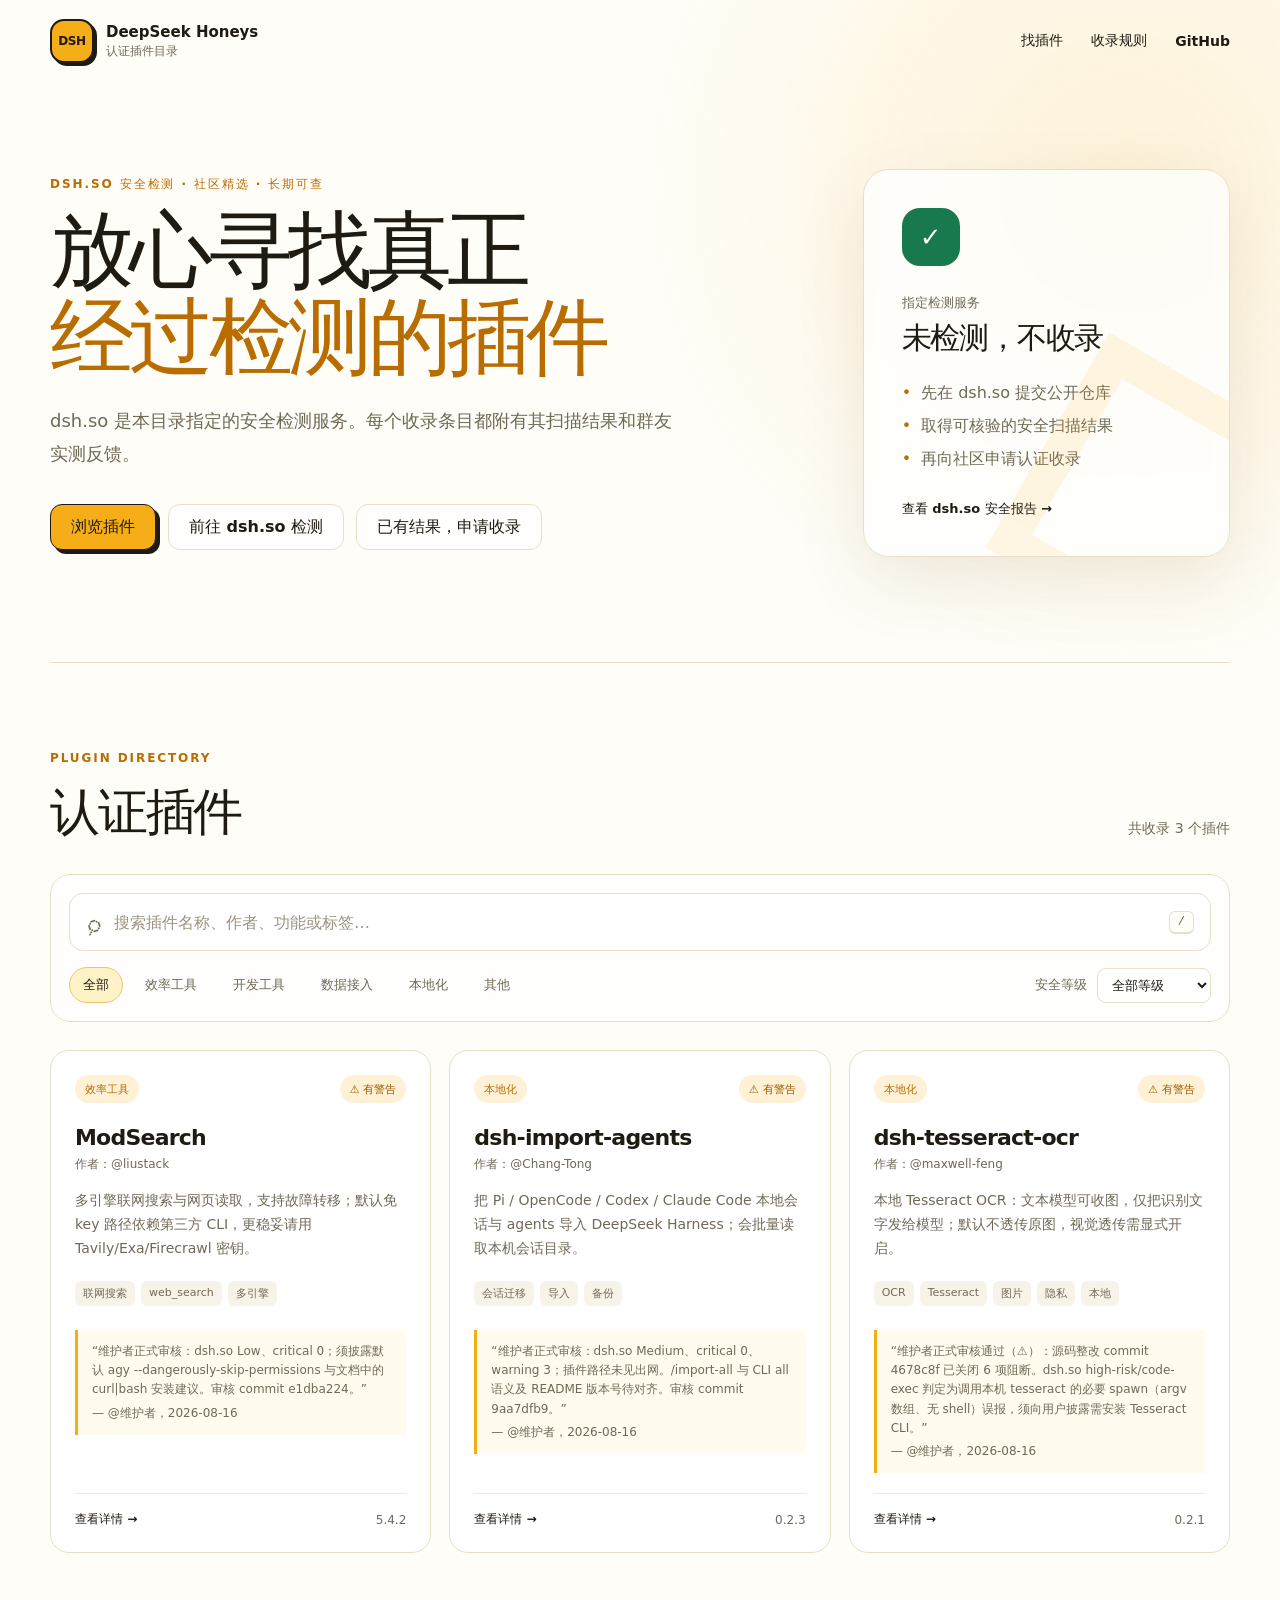
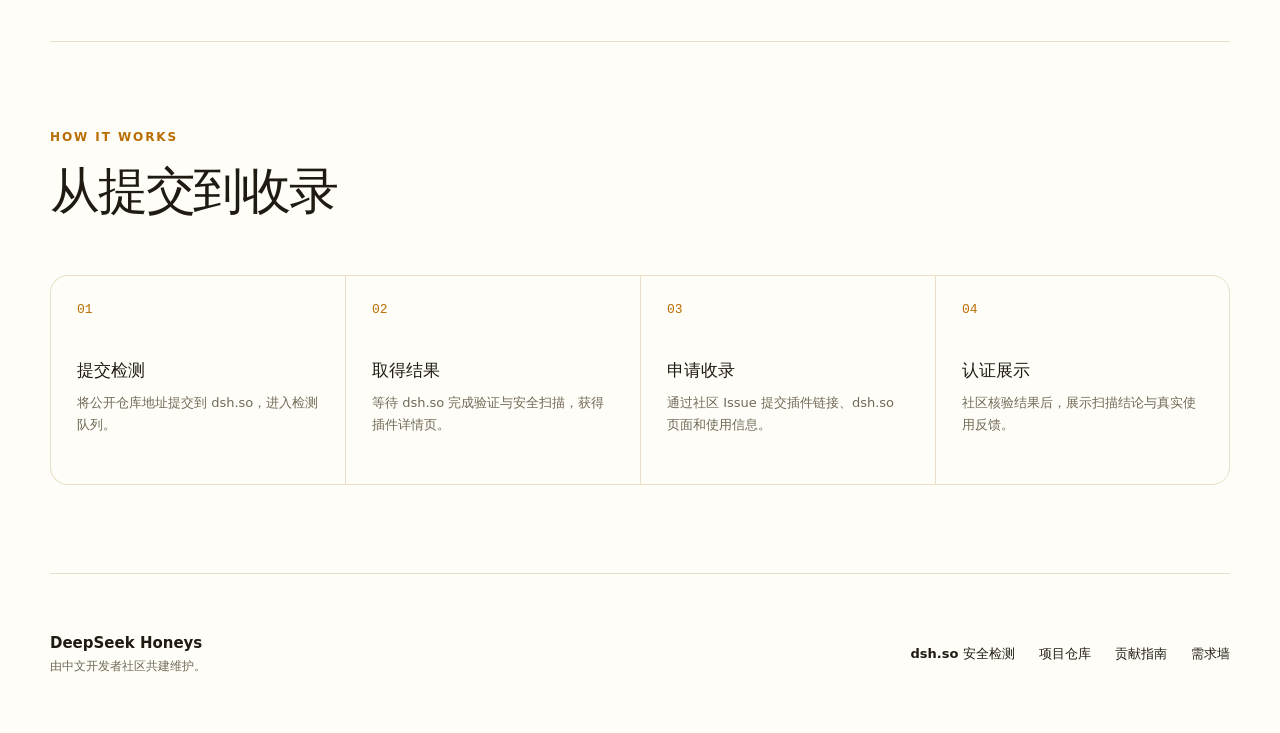
==== index.html @ df07662c "feat: 插件独立详情页，列表不再直跳外链仓库" ====
<!doctype html>
<html lang="zh-CN">
  <head>
    <meta charset="UTF-8" />
    <meta name="viewport" content="width=device-width, initial-scale=1.0" />
    <meta
      name="description"
      content="DeepSeek Honeys 社区维护的认证插件目录：先检测、后收录，每个插件都有安全结论与检测报告。"
    />
    <meta name="theme-color" content="#fff8e7" />
    <title>DeepSeek Honeys 认证插件目录</title>
    <link rel="stylesheet" href="./assets/styles.css" />
    <script type="module" src="./assets/app.js"></script>
  </head>
  <body>
    <header class="site-header">
      <a class="brand" href="./" aria-label="DeepSeek Honeys 插件目录首页">
        <span class="brand-mark" aria-hidden="true">DSH</span>
        <span>
          <strong>DeepSeek Honeys</strong>
          <small>认证插件目录</small>
        </span>
      </a>
      <nav aria-label="主导航">
        <a href="#directory">找插件</a>
        <a href="#how-it-works">收录规则</a>
        <a href="https://github.com/dshoneys/awesome-dshoneys" target="_blank" rel="noreferrer">GitHub</a>
      </nav>
    </header>

    <main>
      <section class="hero">
        <div class="hero-copy">
          <p class="eyebrow">dsh.so 安全检测 · 社区精选 · 长期可查</p>
          <h1>放心寻找真正<br /><span>经过检测的插件</span></h1>
          <p class="hero-description">
            dsh.so 是本目录指定的安全检测服务。每个收录条目都附有其扫描结果和群友实测反馈。
          </p>
          <div class="hero-actions">
            <a class="button button-primary" href="#directory">浏览插件</a>
            <a
              class="button button-secondary"
              href="https://www.dsh.so/zh/submit/"
              target="_blank"
              rel="noreferrer"
            >
              前往 dsh.so 检测
            </a>
            <a
              class="button button-secondary"
              href="https://github.com/dshoneys/awesome-dshoneys/issues/new/choose"
              target="_blank"
              rel="noreferrer"
            >
              已有结果，申请收录
            </a>
          </div>
        </div>

        <aside class="trust-panel" aria-label="目录原则">
          <div class="trust-icon" aria-hidden="true">✓</div>
          <p>指定检测服务</p>
          <h2>未检测，不收录</h2>
          <ul>
            <li>先在 dsh.so 提交公开仓库</li>
            <li>取得可核验的安全扫描结果</li>
            <li>再向社区申请认证收录</li>
          </ul>
          <a href="https://www.dsh.so/zh/security-reports/" target="_blank" rel="noreferrer">
            查看 dsh.so 安全报告 →
          </a>
        </aside>
      </section>

      <section class="directory" id="directory" aria-labelledby="directory-title">
        <div class="section-heading">
          <div>
            <p class="eyebrow">PLUGIN DIRECTORY</p>
            <h2 id="directory-title">认证插件</h2>
          </div>
          <p id="result-count" class="result-count" aria-live="polite">正在载入目录…</p>
        </div>

        <div class="search-panel">
          <label class="search-box" for="search-input">
            <span aria-hidden="true">⌕</span>
            <input
              id="search-input"
              type="search"
              autocomplete="off"
              placeholder="搜索插件名称、作者、功能或标签…"
            />
            <kbd>/</kbd>
          </label>
          <div class="filter-row">
            <div class="filter-group" aria-label="按分类筛选">
              <button class="filter-chip is-active" type="button" data-category="all">全部</button>
              <button class="filter-chip" type="button" data-category="productivity">效率工具</button>
              <button class="filter-chip" type="button" data-category="development">开发工具</button>
              <button class="filter-chip" type="button" data-category="data">数据接入</button>
              <button class="filter-chip" type="button" data-category="local">本地化</button>
              <button class="filter-chip" type="button" data-category="other">其他</button>
            </div>
            <label class="status-filter">
              <span>安全等级</span>
              <select id="status-select">
                <option value="all">全部等级</option>
                <option value="passed">✅ 通过</option>
                <option value="warning">⚠️ 警告</option>
              </select>
            </label>
          </div>
        </div>

        <div id="plugin-grid" class="plugin-grid" aria-live="polite"></div>

        <div id="empty-state" class="empty-state" hidden>
          <span aria-hidden="true">⌕</span>
          <h3 id="empty-title">没有找到匹配的插件</h3>
          <p id="empty-description">换个关键词或筛选条件试试。</p>
          <button id="clear-filters" class="button button-secondary" type="button">清除筛选</button>
        </div>
      </section>

      <section class="how-it-works" id="how-it-works" aria-labelledby="process-title">
        <div class="section-heading">
          <div>
            <p class="eyebrow">HOW IT WORKS</p>
            <h2 id="process-title">从提交到收录</h2>
          </div>
        </div>
        <ol class="steps">
          <li><span>01</span><strong>提交检测</strong><p>将公开仓库地址提交到 dsh.so，进入检测队列。</p></li>
          <li><span>02</span><strong>取得结果</strong><p>等待 dsh.so 完成验证与安全扫描，获得插件详情页。</p></li>
          <li><span>03</span><strong>申请收录</strong><p>通过社区 Issue 提交插件链接、dsh.so 页面和使用信息。</p></li>
          <li><span>04</span><strong>认证展示</strong><p>社区核验结果后，展示扫描结论与真实使用反馈。</p></li>
        </ol>
      </section>
    </main>

    <footer>
      <div>
        <strong>DeepSeek Honeys</strong>
        <p>由中文开发者社区共建维护。</p>
      </div>
      <div class="footer-links">
        <a href="https://www.dsh.so/zh/submit/">dsh.so 安全检测</a>
        <a href="https://github.com/dshoneys/awesome-dshoneys">项目仓库</a>
        <a href="https://github.com/dshoneys/awesome-dshoneys/blob/main/CONTRIBUTING.md">贡献指南</a>
        <a href="https://github.com/dshoneys/awesome-dshoneys/issues">需求墙</a>
      </div>
    </footer>
  </body>
</html>
---- assets/styles.css ----
:root {
  --ink: #201b12;
  --muted: #716957;
  --paper: #fffdf7;
  --paper-deep: #fff6da;
  --honey: #f5ad18;
  --honey-dark: #b96d00;
  --line: #e9dfc8;
  --green: #18794e;
  --green-soft: #e8f5ed;
  --orange-soft: #fff1d6;
  --shadow: 0 24px 70px rgba(90, 60, 10, 0.1);
  font-family:
    Inter, "PingFang SC", "Microsoft YaHei", system-ui, -apple-system, BlinkMacSystemFont, "Segoe UI",
    sans-serif;
  color: var(--ink);
  background: var(--paper);
  font-synthesis: none;
}

* {
  box-sizing: border-box;
}

html {
  scroll-behavior: smooth;
}

body {
  margin: 0;
  min-width: 320px;
  background:
    radial-gradient(circle at 88% 8%, rgba(245, 173, 24, 0.14), transparent 30rem),
    var(--paper);
}

a {
  color: inherit;
  text-decoration: none;
}

button,
input,
select {
  font: inherit;
}

button,
a {
  -webkit-tap-highlight-color: transparent;
}

.site-header,
main,
footer {
  width: min(1180px, calc(100% - 40px));
  margin-inline: auto;
}

.site-header {
  min-height: 82px;
  display: flex;
  align-items: center;
  justify-content: space-between;
  gap: 24px;
}

.brand {
  display: inline-flex;
  align-items: center;
  gap: 12px;
}

.brand-mark {
  width: 44px;
  height: 44px;
  display: grid;
  place-items: center;
  border: 2px solid var(--ink);
  border-radius: 14px;
  background: var(--honey);
  font-size: 12px;
  font-weight: 900;
  letter-spacing: -0.03em;
  box-shadow: 3px 3px 0 var(--ink);
}

.brand strong,
.brand small {
  display: block;
}

.brand strong {
  font-size: 15px;
}

.brand small {
  margin-top: 2px;
  color: var(--muted);
  font-size: 12px;
}

nav {
  display: flex;
  align-items: center;
  gap: 28px;
  font-size: 14px;
  font-weight: 650;
}

nav a {
  padding-block: 10px;
}

nav a:hover,
.footer-links a:hover {
  color: var(--honey-dark);
}

.hero {
  min-height: 580px;
  display: grid;
  grid-template-columns: minmax(0, 1.45fr) minmax(320px, 0.75fr);
  align-items: center;
  gap: clamp(48px, 8vw, 110px);
  padding: 76px 0 94px;
}

.eyebrow {
  margin: 0 0 14px;
  color: var(--honey-dark);
  font-size: 12px;
  font-weight: 800;
  letter-spacing: 0.16em;
  text-transform: uppercase;
}

h1,
h2,
h3,
p {
  margin-top: 0;
}

h1 {
  max-width: 720px;
  margin-bottom: 24px;
  font-size: clamp(48px, 7vw, 84px);
  line-height: 1.04;
  letter-spacing: -0.055em;
}

h1 span {
  color: var(--honey-dark);
}

.hero-description {
  max-width: 640px;
  margin-bottom: 34px;
  color: var(--muted);
  font-size: 18px;
  line-height: 1.8;
}

.hero-actions {
  display: flex;
  flex-wrap: wrap;
  gap: 12px;
}

.button {
  min-height: 46px;
  display: inline-flex;
  align-items: center;
  justify-content: center;
  padding: 0 20px;
  border: 1px solid transparent;
  border-radius: 12px;
  cursor: pointer;
  font-weight: 750;
  transition:
    transform 160ms ease,
    box-shadow 160ms ease,
    background 160ms ease;
}

.button:hover {
  transform: translateY(-2px);
}

.button-primary {
  border-color: var(--ink);
  color: var(--ink);
  background: var(--honey);
  box-shadow: 4px 4px 0 var(--ink);
}

.button-primary:hover {
  box-shadow: 6px 6px 0 var(--ink);
}

.button-secondary {
  border-color: var(--line);
  background: rgba(255, 255, 255, 0.8);
}

.button-secondary:hover {
  border-color: #cfb87f;
  background: #fff;
}

.trust-panel {
  position: relative;
  padding: 38px;
  overflow: hidden;
  border: 1px solid var(--line);
  border-radius: 26px;
  background: rgba(255, 255, 255, 0.75);
  box-shadow: var(--shadow);
  backdrop-filter: blur(10px);
}

.trust-panel::after {
  content: "";
  position: absolute;
  right: -50px;
  bottom: -70px;
  width: 180px;
  height: 180px;
  border: 34px solid rgba(245, 173, 24, 0.11);
  transform: rotate(30deg);
}

.trust-icon {
  width: 58px;
  height: 58px;
  display: grid;
  place-items: center;
  margin-bottom: 28px;
  border-radius: 18px;
  color: #fff;
  background: var(--green);
  font-size: 26px;
  font-weight: 800;
}

.trust-panel > p {
  margin-bottom: 6px;
  color: var(--muted);
  font-size: 13px;
}

.trust-panel h2 {
  margin-bottom: 24px;
  font-size: 30px;
  letter-spacing: -0.04em;
}

.trust-panel ul {
  margin: 0 0 28px;
  padding: 0;
  list-style: none;
  color: var(--muted);
}

.trust-panel li {
  margin-bottom: 12px;
}

.trust-panel li::before {
  content: "•";
  margin-right: 10px;
  color: var(--honey-dark);
}

.trust-panel a {
  position: relative;
  z-index: 1;
  font-size: 13px;
  font-weight: 750;
}

.directory,
.how-it-works {
  padding: 88px 0;
  border-top: 1px solid var(--line);
}

.section-heading {
  display: flex;
  align-items: end;
  justify-content: space-between;
  gap: 24px;
  margin-bottom: 28px;
}

.section-heading h2 {
  margin-bottom: 0;
  font-size: clamp(34px, 5vw, 50px);
  letter-spacing: -0.045em;
}

.result-count {
  margin-bottom: 8px;
  color: var(--muted);
  font-size: 14px;
}

.search-panel {
  padding: 18px;
  border: 1px solid var(--line);
  border-radius: 20px;
  background: rgba(255, 255, 255, 0.72);
}

.search-box {
  height: 58px;
  display: flex;
  align-items: center;
  gap: 12px;
  padding: 0 16px;
  border: 1px solid var(--line);
  border-radius: 14px;
  background: #fff;
}

.search-box:focus-within {
  border-color: var(--honey-dark);
  box-shadow: 0 0 0 3px rgba(245, 173, 24, 0.17);
}

.search-box > span {
  color: var(--muted);
  font-size: 27px;
  line-height: 1;
  transform: rotate(-18deg);
}

.search-box input {
  min-width: 0;
  flex: 1;
  border: 0;
  outline: 0;
  color: var(--ink);
  background: transparent;
  font-size: 16px;
}

.search-box input::placeholder {
  color: #9c9380;
}

kbd {
  padding: 3px 8px;
  border: 1px solid var(--line);
  border-bottom-width: 2px;
  border-radius: 6px;
  color: var(--muted);
  background: var(--paper);
  font-size: 12px;
}

.filter-row {
  display: flex;
  align-items: center;
  justify-content: space-between;
  gap: 18px;
  padding-top: 16px;
}

.filter-group {
  display: flex;
  flex-wrap: wrap;
  gap: 8px;
}

.filter-chip {
  padding: 8px 13px;
  border: 1px solid transparent;
  border-radius: 999px;
  color: var(--muted);
  background: transparent;
  cursor: pointer;
  font-size: 13px;
}

.filter-chip:hover {
  color: var(--ink);
  background: var(--paper-deep);
}

.filter-chip.is-active {
  border-color: #e8c66f;
  color: var(--ink);
  background: #fff2c7;
  font-weight: 750;
}

.status-filter {
  display: flex;
  align-items: center;
  gap: 10px;
  color: var(--muted);
  font-size: 13px;
  white-space: nowrap;
}

.status-filter select {
  padding: 8px 30px 8px 10px;
  border: 1px solid var(--line);
  border-radius: 9px;
  color: var(--ink);
  background: #fff;
}

.plugin-grid {
  display: grid;
  grid-template-columns: repeat(3, minmax(0, 1fr));
  gap: 18px;
  margin-top: 28px;
}

.plugin-card {
  min-width: 0;
  display: flex;
  flex-direction: column;
  padding: 24px;
  border: 1px solid var(--line);
  border-radius: 19px;
  background: #fff;
  cursor: pointer;
  transition:
    transform 180ms ease,
    border-color 180ms ease,
    box-shadow 180ms ease;
}

.plugin-card:hover,
.plugin-card:focus-visible {
  border-color: #d6bd7d;
  transform: translateY(-4px);
  box-shadow: 0 18px 45px rgba(90, 60, 10, 0.1);
  outline: none;
}

.plugin-card h3 a:hover {
  color: var(--honey-dark);
}

.card-top,
.card-footer {
  display: flex;
  align-items: center;
  justify-content: space-between;
  gap: 12px;
}

.category-label,
.security-badge {
  display: inline-flex;
  align-items: center;
  min-height: 28px;
  padding: 0 10px;
  border-radius: 999px;
  font-size: 11px;
  font-weight: 750;
}

.category-label {
  color: var(--honey-dark);
  background: var(--orange-soft);
}

.security-badge.passed {
  color: var(--green);
  background: var(--green-soft);
}

.security-badge.warning {
  color: #995c00;
  background: var(--orange-soft);
}

.plugin-card h3 {
  margin: 22px 0 6px;
  font-size: 22px;
  letter-spacing: -0.035em;
}

.author {
  margin-bottom: 16px;
  color: var(--muted);
  font-size: 12px;
}

.description {
  min-height: 72px;
  margin-bottom: 20px;
  color: var(--muted);
  font-size: 14px;
  line-height: 1.7;
}

.tags {
  display: flex;
  flex-wrap: wrap;
  gap: 6px;
  margin-bottom: 24px;
}

.tag {
  padding: 5px 8px;
  border-radius: 6px;
  color: #746a56;
  background: #f7f3e9;
  font-size: 11px;
}

.feedback {
  margin: 0 0 20px;
  padding: 12px 14px;
  border-left: 3px solid var(--honey);
  color: var(--muted);
  background: #fffbef;
  font-size: 12px;
  line-height: 1.6;
}

.feedback cite {
  display: block;
  margin-top: 4px;
  font-style: normal;
}

.card-footer {
  margin-top: auto;
  padding-top: 17px;
  border-top: 1px solid #f0eadc;
  font-size: 12px;
}

.card-footer a {
  font-weight: 750;
}

.card-footer a:hover {
  color: var(--honey-dark);
}

.card-links {
  min-width: 0;
}

.card-footer .version {
  color: var(--muted);
  white-space: nowrap;
}

.empty-state {
  margin-top: 28px;
  padding: 70px 24px;
  border: 1px dashed #d9c79a;
  border-radius: 20px;
  text-align: center;
  background: rgba(255, 249, 230, 0.5);
}

.empty-state > span {
  display: block;
  margin-bottom: 12px;
  color: var(--honey-dark);
  font-size: 42px;
  transform: rotate(-18deg);
}

.empty-state h3 {
  margin-bottom: 8px;
  font-size: 22px;
}

.empty-state p {
  margin-bottom: 20px;
  color: var(--muted);
}

.steps {
  display: grid;
  grid-template-columns: repeat(4, 1fr);
  margin: 50px 0 0;
  padding: 0;
  list-style: none;
  counter-reset: steps;
}

.steps li {
  min-height: 210px;
  padding: 26px;
  border: 1px solid var(--line);
  border-right: 0;
}

.steps li:first-child {
  border-radius: 18px 0 0 18px;
}

.steps li:last-child {
  border-right: 1px solid var(--line);
  border-radius: 0 18px 18px 0;
}

.steps span {
  display: block;
  margin-bottom: 42px;
  color: var(--honey-dark);
  font-family: ui-monospace, SFMono-Regular, Menlo, Consolas, monospace;
  font-size: 13px;
}

.steps strong {
  display: block;
  margin-bottom: 10px;
  font-size: 17px;
}

.steps p {
  margin: 0;
  color: var(--muted);
  font-size: 13px;
  line-height: 1.7;
}

footer {
  min-height: 160px;
  display: flex;
  align-items: center;
  justify-content: space-between;
  gap: 32px;
  border-top: 1px solid var(--line);
}

footer strong {
  font-size: 15px;
}

footer p {
  margin: 6px 0 0;
  color: var(--muted);
  font-size: 12px;
}

.footer-links {
  display: flex;
  flex-wrap: wrap;
  gap: 24px;
  font-size: 13px;
  font-weight: 650;
}

@media (max-width: 900px) {
  .hero {
    grid-template-columns: 1fr;
    gap: 56px;
    padding-top: 58px;
  }

  .trust-panel {
    max-width: 600px;
  }

  .plugin-grid {
    grid-template-columns: repeat(2, minmax(0, 1fr));
  }

  .steps {
    grid-template-columns: repeat(2, 1fr);
  }

  .steps li {
    border-right: 1px solid var(--line);
    border-radius: 0;
  }

  .steps li:first-child {
    border-radius: 18px 0 0;
  }

  .steps li:nth-child(2) {
    border-radius: 0 18px 0 0;
  }

  .steps li:nth-child(3) {
    border-top: 0;
    border-radius: 0 0 0 18px;
  }

  .steps li:last-child {
    border-top: 0;
    border-radius: 0 0 18px;
  }
}

@media (max-width: 640px) {
  .site-header,
  main,
  footer {
    width: min(100% - 28px, 1180px);
  }

  .site-header {
    min-height: 72px;
  }

  nav a:not(:last-child) {
    display: none;
  }

  h1 {
    font-size: clamp(43px, 14vw, 62px);
  }

  .hero {
    min-height: auto;
    padding: 54px 0 72px;
  }

  .hero-description {
    font-size: 16px;
  }

  .trust-panel {
    padding: 28px;
  }

  .directory,
  .how-it-works {
    padding: 68px 0;
  }

  .section-heading,
  .filter-row,
  footer {
    align-items: flex-start;
    flex-direction: column;
  }

  .result-count {
    margin: 0;
  }

  .status-filter {
    width: 100%;
    justify-content: space-between;
  }

  .plugin-grid,
  .steps {
    grid-template-columns: 1fr;
  }

  .steps li,
  .steps li:first-child,
  .steps li:nth-child(2),
  .steps li:nth-child(3),
  .steps li:last-child {
    min-height: 0;
    border: 1px solid var(--line);
    border-bottom: 0;
    border-radius: 0;
  }

  .steps li:first-child {
    border-radius: 18px 18px 0 0;
  }

  .steps li:last-child {
    border-bottom: 1px solid var(--line);
    border-radius: 0 0 18px 18px;
  }

  .steps span {
    margin-bottom: 24px;
  }

  footer {
    justify-content: center;
    padding: 38px 0;
  }
}

@media (prefers-reduced-motion: reduce) {
  html {
    scroll-behavior: auto;
  }

  *,
  *::before,
  *::after {
    transition-duration: 0.01ms !important;
  }
}

.plugin-page {
  padding: 28px 0 88px;
}

.breadcrumb {
  margin: 0 0 22px;
  color: var(--muted);
  font-size: 13px;
}

.breadcrumb a:hover {
  color: var(--honey-dark);
}

.plugin-detail {
  max-width: 820px;
}

.detail-badges {
  justify-content: flex-start;
  margin-bottom: 18px;
}

.plugin-detail h1 {
  margin-bottom: 12px;
  font-size: clamp(36px, 6vw, 58px);
}

.plugin-meta {
  margin-bottom: 18px;
  color: var(--muted);
  font-size: 14px;
}

.detail-lead {
  margin-bottom: 36px;
  font-size: 17px;
}

.detail-section {
  padding: 28px 0;
  border-top: 1px solid var(--line);
}

.detail-section h2 {
  margin-bottom: 14px;
  font-size: 24px;
  letter-spacing: -0.03em;
}

.detail-copy,
.detail-copy p {
  color: var(--muted);
  font-size: 15px;
  line-height: 1.8;
}

.detail-copy p {
  margin: 0 0 14px;
}

.detail-copy p:last-child {
  margin-bottom: 0;
}

.install-commands {
  display: grid;
  gap: 12px;
  margin: 18px 0;
}

.command-row {
  display: grid;
  grid-template-columns: minmax(0, 1fr) auto;
  gap: 10px;
  align-items: stretch;
}

.command-row pre {
  margin: 0;
  overflow-x: auto;
  padding: 14px 16px;
  border: 1px solid var(--line);
  border-radius: 12px;
  background: #fff;
  font-family: ui-monospace, SFMono-Regular, Menlo, Consolas, monospace;
  font-size: 13px;
  line-height: 1.55;
}

.command-row code {
  white-space: pre;
}

.copy-button {
  min-width: 72px;
  padding-inline: 14px;
}

.install-notes ul {
  margin: 0;
  padding-left: 1.15rem;
  color: var(--muted);
  font-size: 14px;
  line-height: 1.75;
}

.install-notes li + li {
  margin-top: 8px;
}

.detail-feedback {
  margin: 0;
}

@media (max-width: 640px) {
  .command-row {
    grid-template-columns: 1fr;
  }

  .copy-button {
    width: 100%;
  }
}
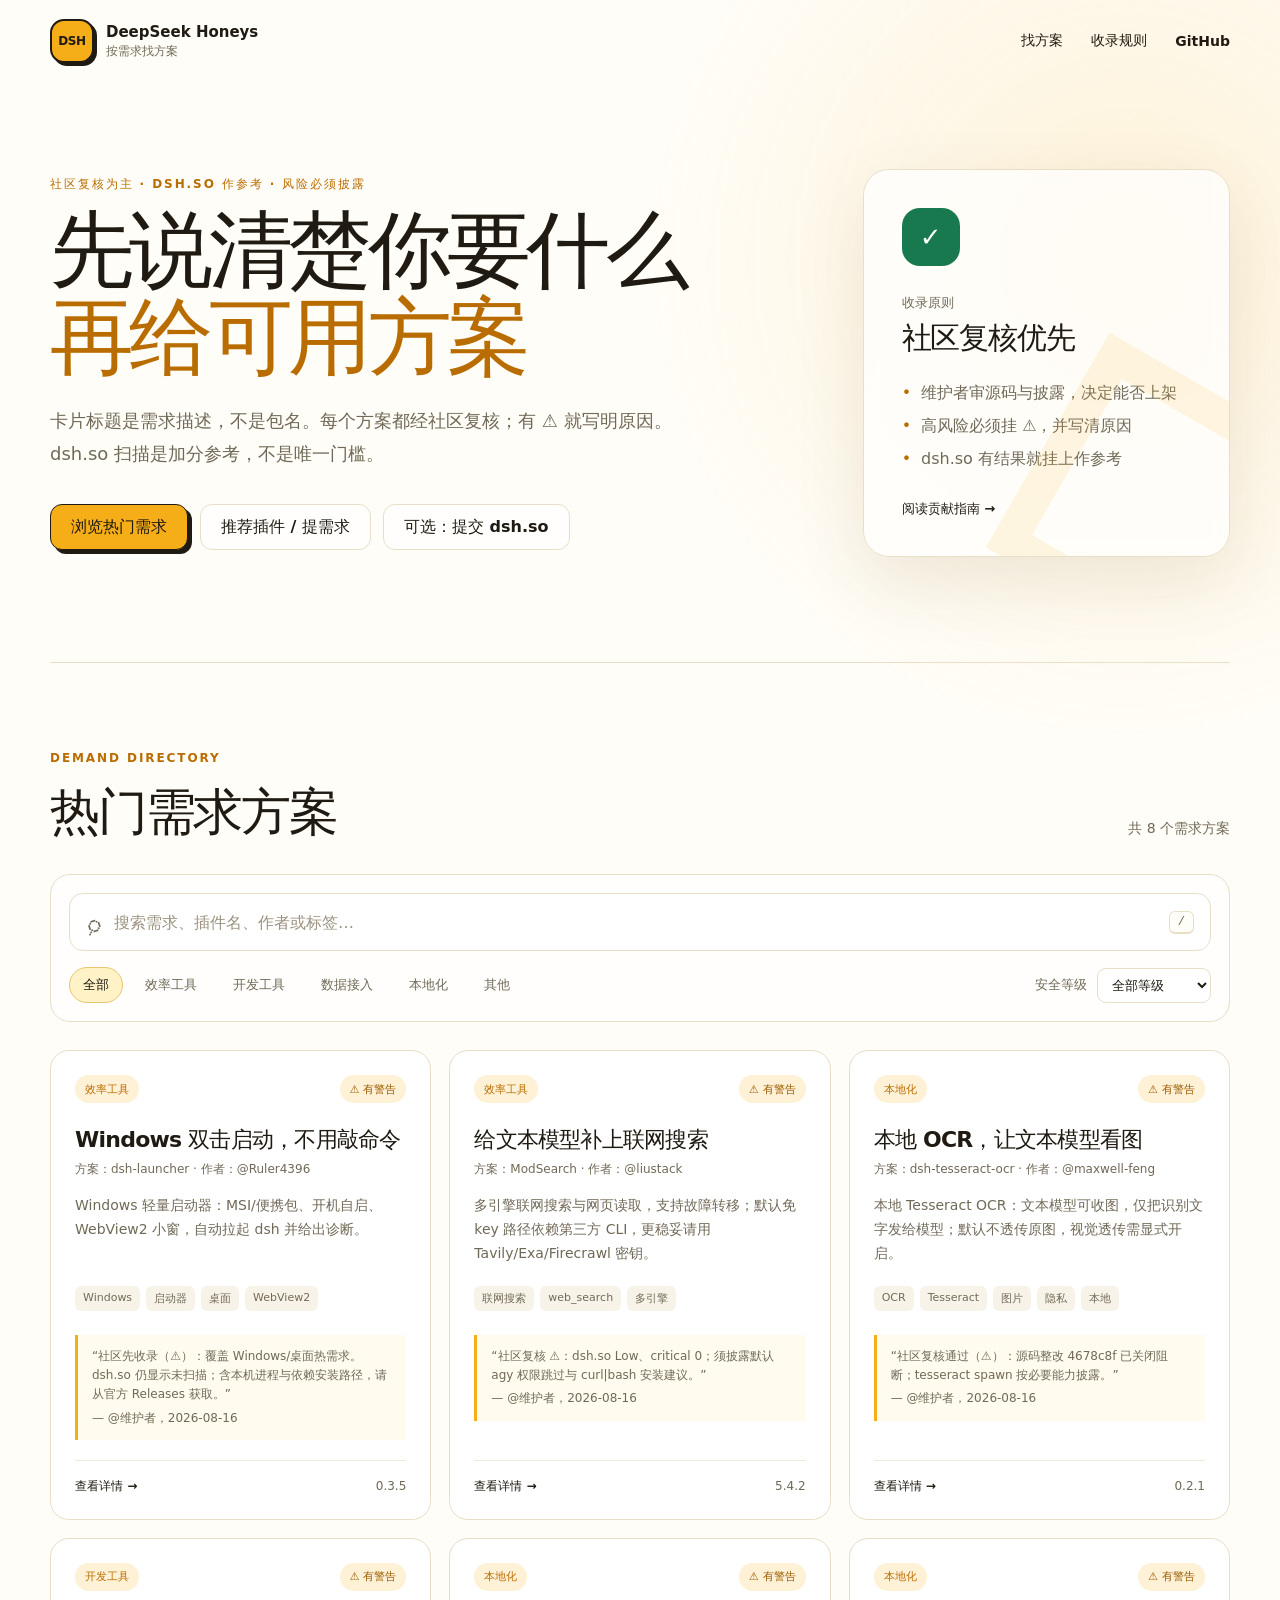
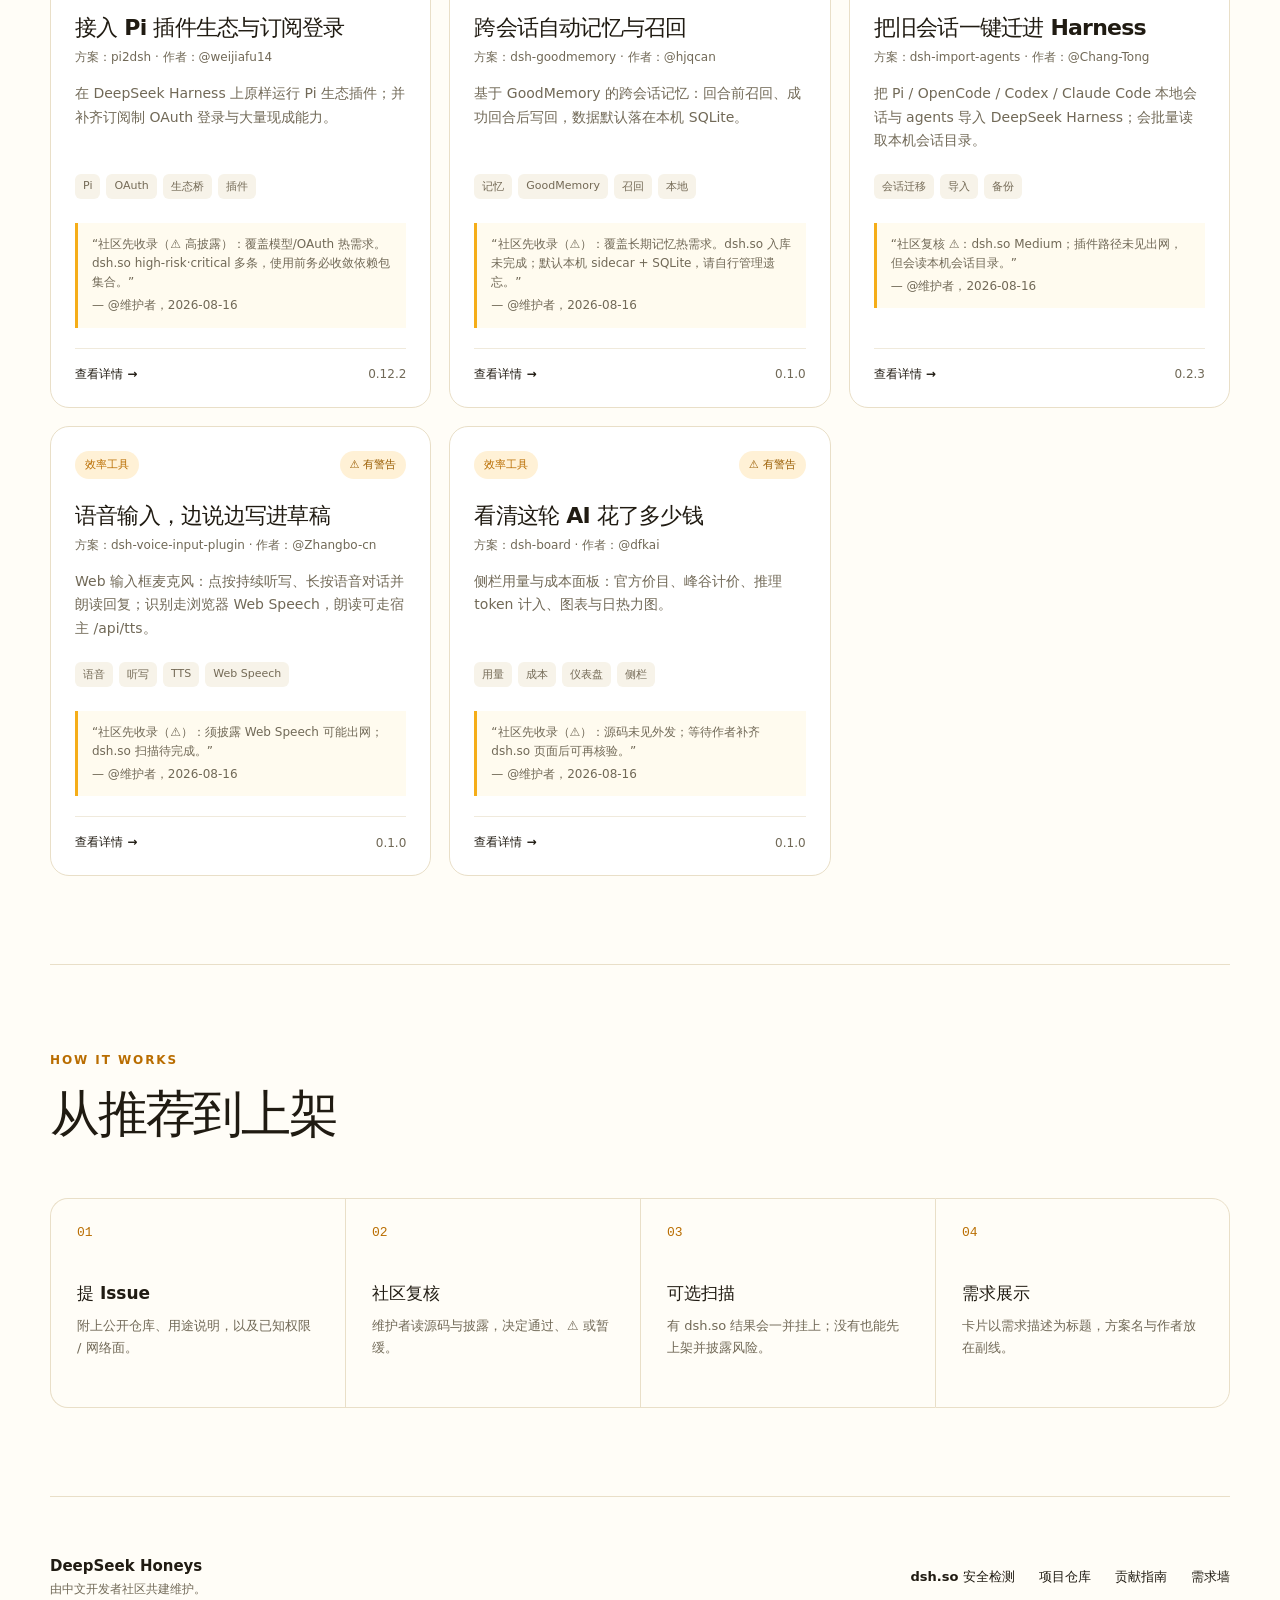
==== commit a7ca1dcb: "feat: 热门需求方案上架，卡片标题改为需求描述" ====
--- a/index.html
+++ b/index.html
@@ -5,10 +5,10 @@
     <meta name="viewport" content="width=device-width, initial-scale=1.0" />
     <meta
       name="description"
-      content="DeepSeek Honeys 社区维护的认证插件目录：先检测、后收录，每个插件都有安全结论与检测报告。"
+      content="DeepSeek Honeys 社区维护的插件目录：按热门需求找方案，社区复核为主，dsh.so 为参考信号。"
     />
     <meta name="theme-color" content="#fff8e7" />
-    <title>DeepSeek Honeys 认证插件目录</title>
+    <title>DeepSeek Honeys 插件目录</title>
     <link rel="stylesheet" href="./assets/styles.css" />
     <script type="module" src="./assets/app.js"></script>
   </head>
@@ -18,11 +18,11 @@
         <span class="brand-mark" aria-hidden="true">DSH</span>
         <span>
           <strong>DeepSeek Honeys</strong>
-          <small>认证插件目录</small>
+          <small>按需求找方案</small>
         </span>
       </a>
       <nav aria-label="主导航">
-        <a href="#directory">找插件</a>
+        <a href="#directory">找方案</a>
         <a href="#how-it-works">收录规则</a>
         <a href="https://github.com/dshoneys/awesome-dshoneys" target="_blank" rel="noreferrer">GitHub</a>
       </nav>
@@ -31,43 +31,43 @@
     <main>
       <section class="hero">
         <div class="hero-copy">
-          <p class="eyebrow">dsh.so 安全检测 · 社区精选 · 长期可查</p>
-          <h1>放心寻找真正<br /><span>经过检测的插件</span></h1>
+          <p class="eyebrow">社区复核为主 · dsh.so 作参考 · 风险必须披露</p>
+          <h1>先说清楚你要什么<br /><span>再给可用方案</span></h1>
           <p class="hero-description">
-            dsh.so 是本目录指定的安全检测服务。每个收录条目都附有其扫描结果和群友实测反馈。
+            卡片标题是需求描述，不是包名。每个方案都经社区复核；有 ⚠️ 就写明原因。dsh.so 扫描是加分参考，不是唯一门槛。
           </p>
           <div class="hero-actions">
-            <a class="button button-primary" href="#directory">浏览插件</a>
+            <a class="button button-primary" href="#directory">浏览热门需求</a>
+            <a
+              class="button button-secondary"
+              href="https://github.com/dshoneys/awesome-dshoneys/issues/new/choose"
+              target="_blank"
+              rel="noreferrer"
+            >
+              推荐插件 / 提需求
+            </a>
             <a
               class="button button-secondary"
               href="https://www.dsh.so/zh/submit/"
               target="_blank"
               rel="noreferrer"
             >
-              前往 dsh.so 检测
-            </a>
-            <a
-              class="button button-secondary"
-              href="https://github.com/dshoneys/awesome-dshoneys/issues/new/choose"
-              target="_blank"
-              rel="noreferrer"
-            >
-              已有结果，申请收录
+              可选：提交 dsh.so
             </a>
           </div>
         </div>
 
         <aside class="trust-panel" aria-label="目录原则">
           <div class="trust-icon" aria-hidden="true">✓</div>
-          <p>指定检测服务</p>
-          <h2>未检测，不收录</h2>
+          <p>收录原则</p>
+          <h2>社区复核优先</h2>
           <ul>
-            <li>先在 dsh.so 提交公开仓库</li>
-            <li>取得可核验的安全扫描结果</li>
-            <li>再向社区申请认证收录</li>
+            <li>维护者审源码与披露，决定能否上架</li>
+            <li>高风险必须挂 ⚠️，并写清原因</li>
+            <li>dsh.so 有结果就挂上作参考</li>
           </ul>
-          <a href="https://www.dsh.so/zh/security-reports/" target="_blank" rel="noreferrer">
-            查看 dsh.so 安全报告 →
+          <a href="https://github.com/dshoneys/awesome-dshoneys/blob/main/CONTRIBUTING.md" target="_blank" rel="noreferrer">
+            阅读贡献指南 →
           </a>
         </aside>
       </section>
@@ -75,8 +75,8 @@
       <section class="directory" id="directory" aria-labelledby="directory-title">
         <div class="section-heading">
           <div>
-            <p class="eyebrow">PLUGIN DIRECTORY</p>
-            <h2 id="directory-title">认证插件</h2>
+            <p class="eyebrow">DEMAND DIRECTORY</p>
+            <h2 id="directory-title">热门需求方案</h2>
           </div>
           <p id="result-count" class="result-count" aria-live="polite">正在载入目录…</p>
         </div>
@@ -88,7 +88,7 @@
               id="search-input"
               type="search"
               autocomplete="off"
-              placeholder="搜索插件名称、作者、功能或标签…"
+              placeholder="搜索需求、插件名、作者或标签…"
             />
             <kbd>/</kbd>
           </label>
@@ -126,14 +126,14 @@
         <div class="section-heading">
           <div>
             <p class="eyebrow">HOW IT WORKS</p>
-            <h2 id="process-title">从提交到收录</h2>
+            <h2 id="process-title">从推荐到上架</h2>
           </div>
         </div>
         <ol class="steps">
-          <li><span>01</span><strong>提交检测</strong><p>将公开仓库地址提交到 dsh.so，进入检测队列。</p></li>
-          <li><span>02</span><strong>取得结果</strong><p>等待 dsh.so 完成验证与安全扫描，获得插件详情页。</p></li>
-          <li><span>03</span><strong>申请收录</strong><p>通过社区 Issue 提交插件链接、dsh.so 页面和使用信息。</p></li>
-          <li><span>04</span><strong>认证展示</strong><p>社区核验结果后，展示扫描结论与真实使用反馈。</p></li>
+          <li><span>01</span><strong>提 Issue</strong><p>附上公开仓库、用途说明，以及已知权限 / 网络面。</p></li>
+          <li><span>02</span><strong>社区复核</strong><p>维护者读源码与披露，决定通过、⚠️ 或暂缓。</p></li>
+          <li><span>03</span><strong>可选扫描</strong><p>有 dsh.so 结果会一并挂上；没有也能先上架并披露风险。</p></li>
+          <li><span>04</span><strong>需求展示</strong><p>卡片以需求描述为标题，方案名与作者放在副线。</p></li>
         </ol>
       </section>
     </main>
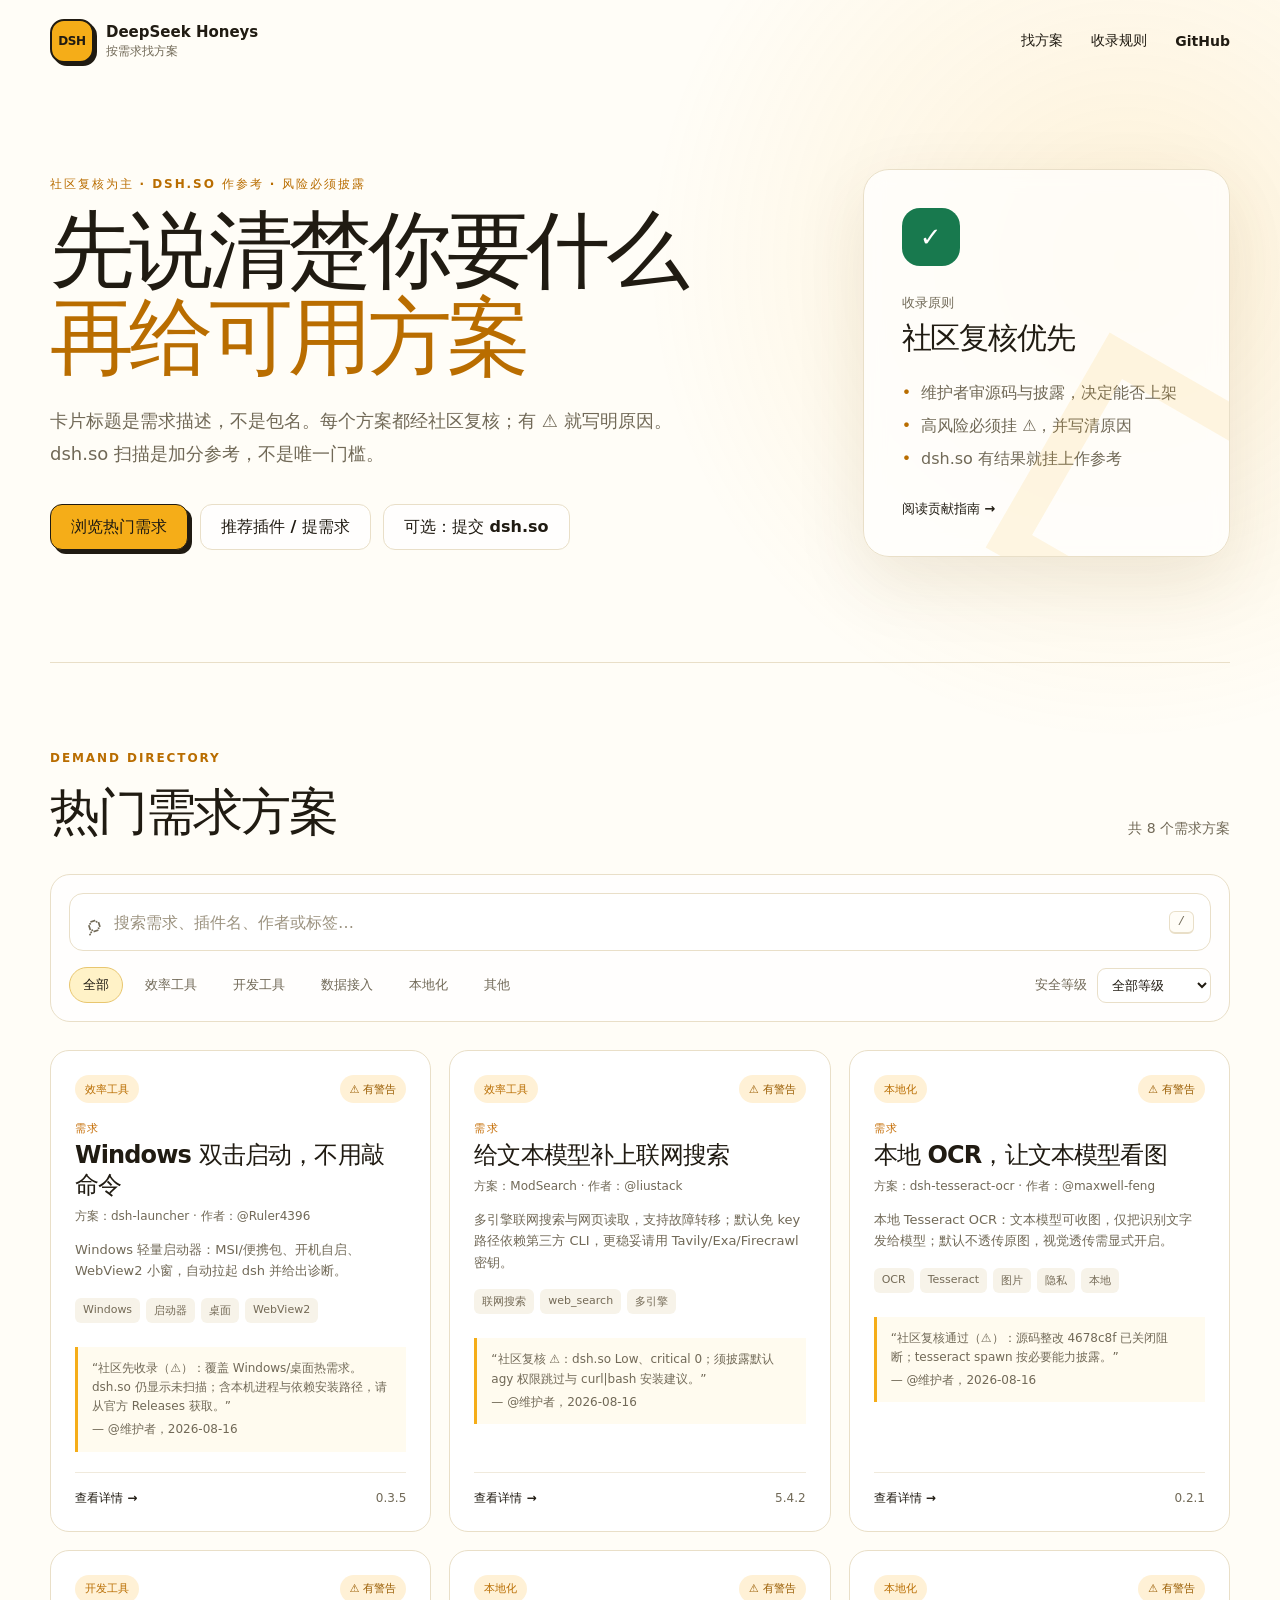
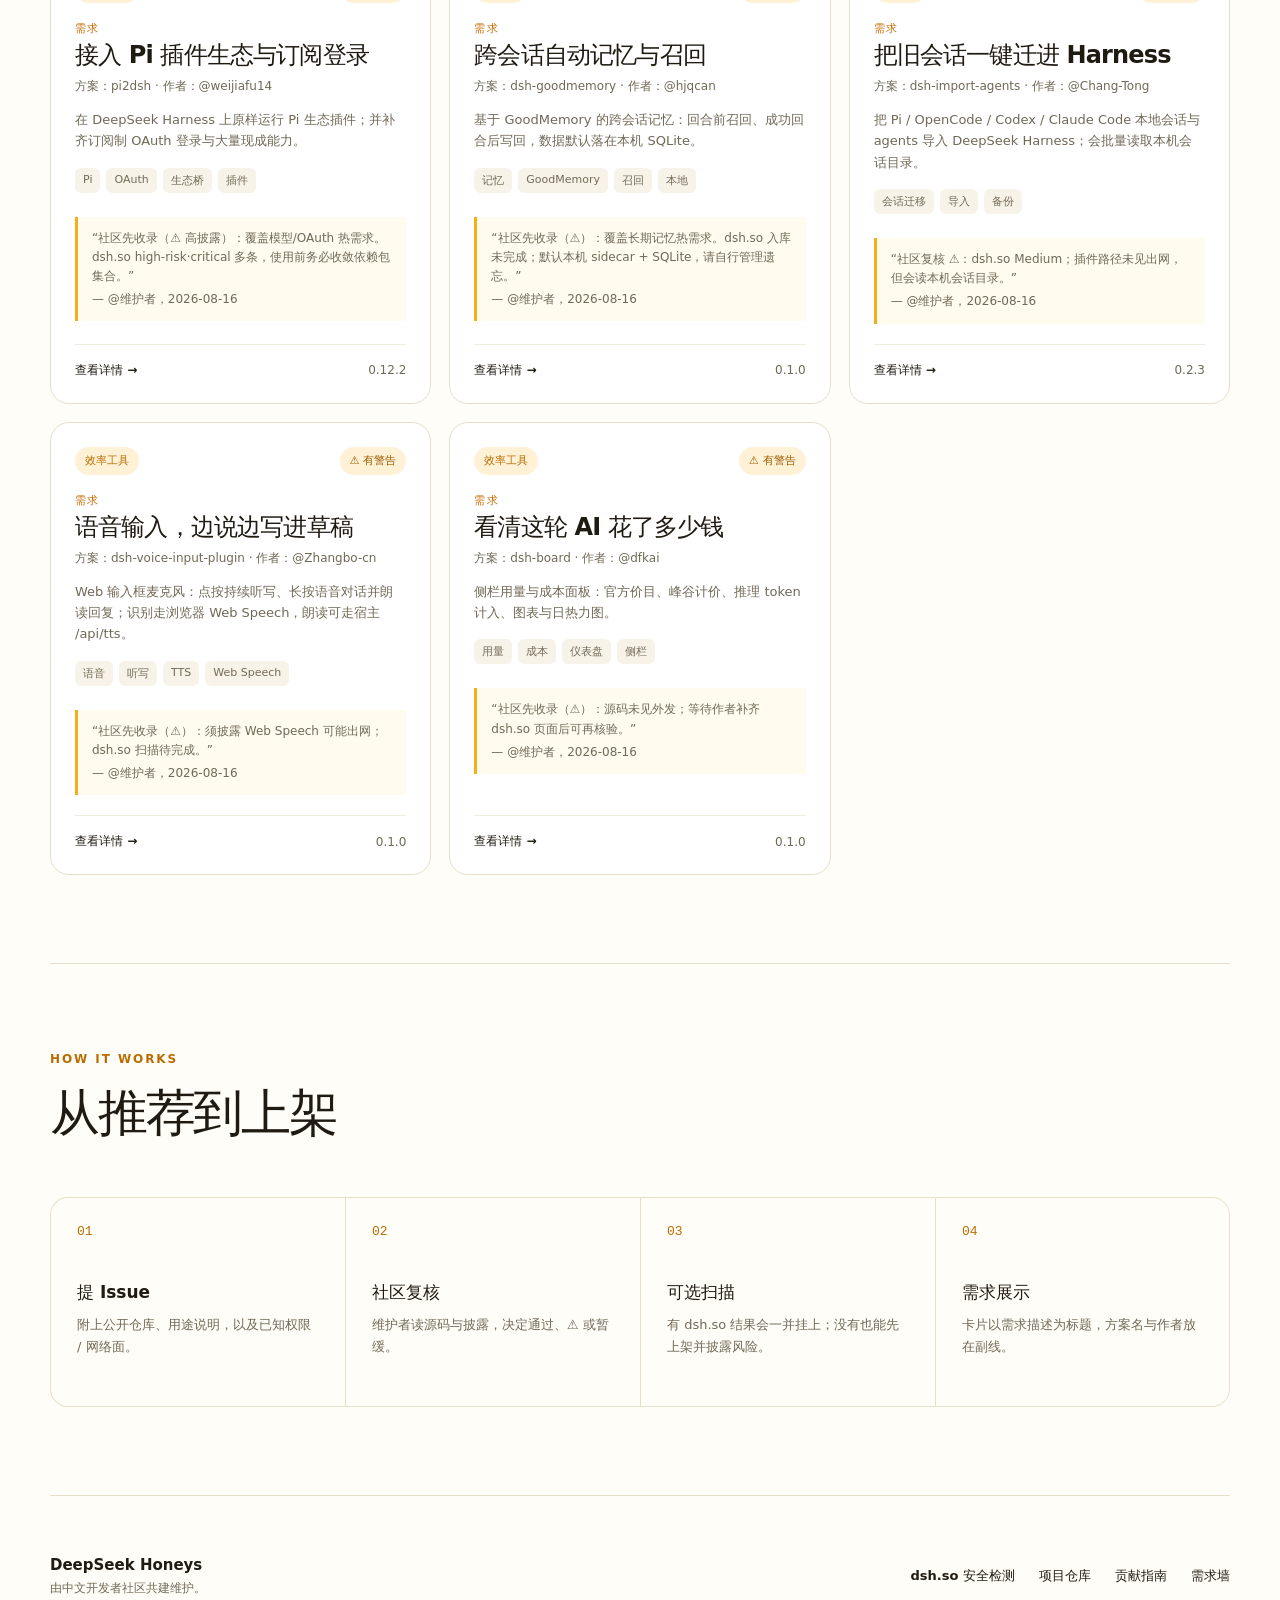
==== commit e0db7b63: "fix: 卡片主标题强制显示需求描述并 bust 静态资源缓存" ====
--- a/index.html
+++ b/index.html
@@ -9,8 +9,8 @@
     />
     <meta name="theme-color" content="#fff8e7" />
     <title>DeepSeek Honeys 插件目录</title>
-    <link rel="stylesheet" href="./assets/styles.css" />
-    <script type="module" src="./assets/app.js"></script>
+    <link rel="stylesheet" href="./assets/styles.css?v=20260816-demand" />
+    <script type="module" src="./assets/app.js?v=20260816-demand"></script>
   </head>
   <body>
     <header class="site-header">
--- a/assets/styles.css
+++ b/assets/styles.css
@@ -481,24 +481,35 @@
   background: var(--orange-soft);
 }
 
-.plugin-card h3 {
-  margin: 22px 0 6px;
-  font-size: 22px;
+.demand-label {
+  margin: 18px 0 0;
+  color: var(--orange, #c46b00);
+  font-size: 11px;
+  font-weight: 700;
+  letter-spacing: 0.12em;
+  text-transform: uppercase;
+}
+
+.plugin-card h3,
+.plugin-card .demand-title {
+  margin: 4px 0 8px;
+  font-size: 24px;
   letter-spacing: -0.035em;
+  line-height: 1.25;
 }
 
 .author {
+  margin-bottom: 14px;
+  color: var(--muted);
+  font-size: 12px;
+}
+
+.description {
+  min-height: 0;
   margin-bottom: 16px;
   color: var(--muted);
-  font-size: 12px;
-}
-
-.description {
-  min-height: 72px;
-  margin-bottom: 20px;
-  color: var(--muted);
-  font-size: 14px;
-  line-height: 1.7;
+  font-size: 13px;
+  line-height: 1.65;
 }
 
 .tags {
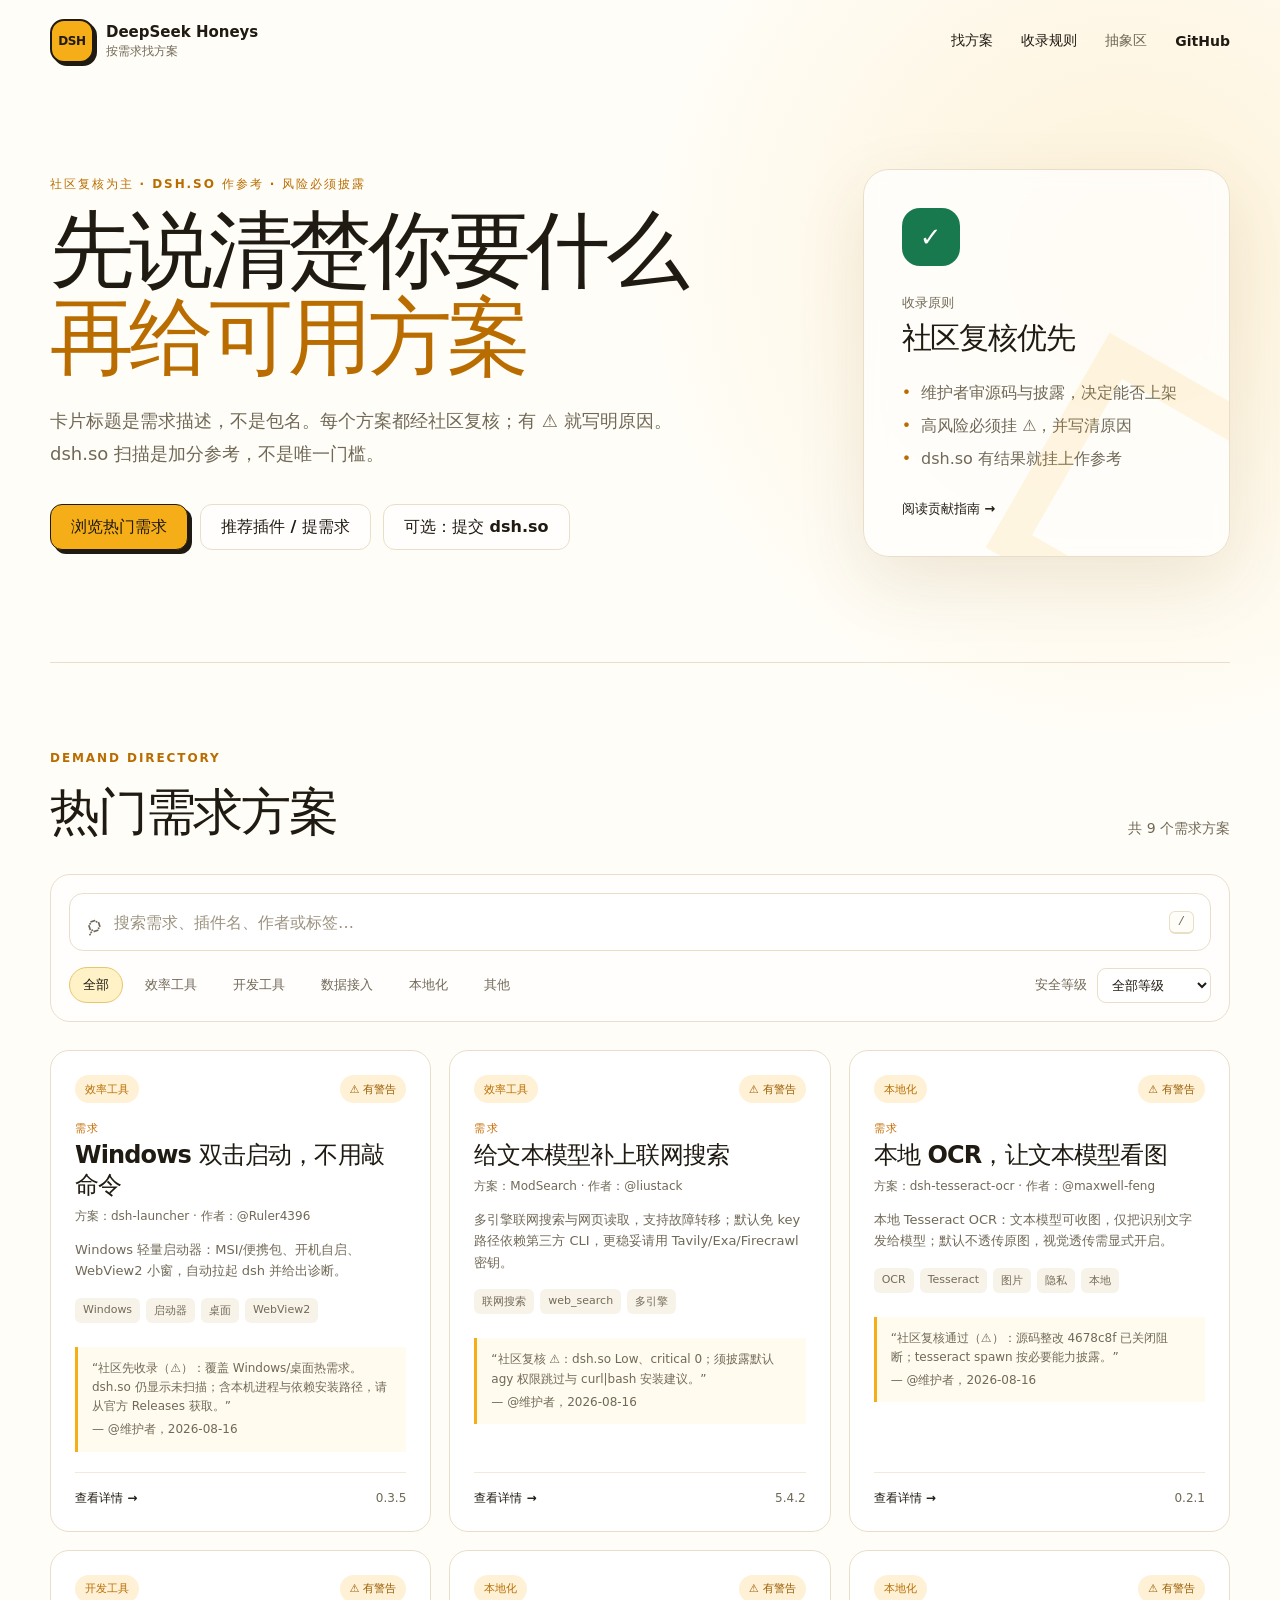
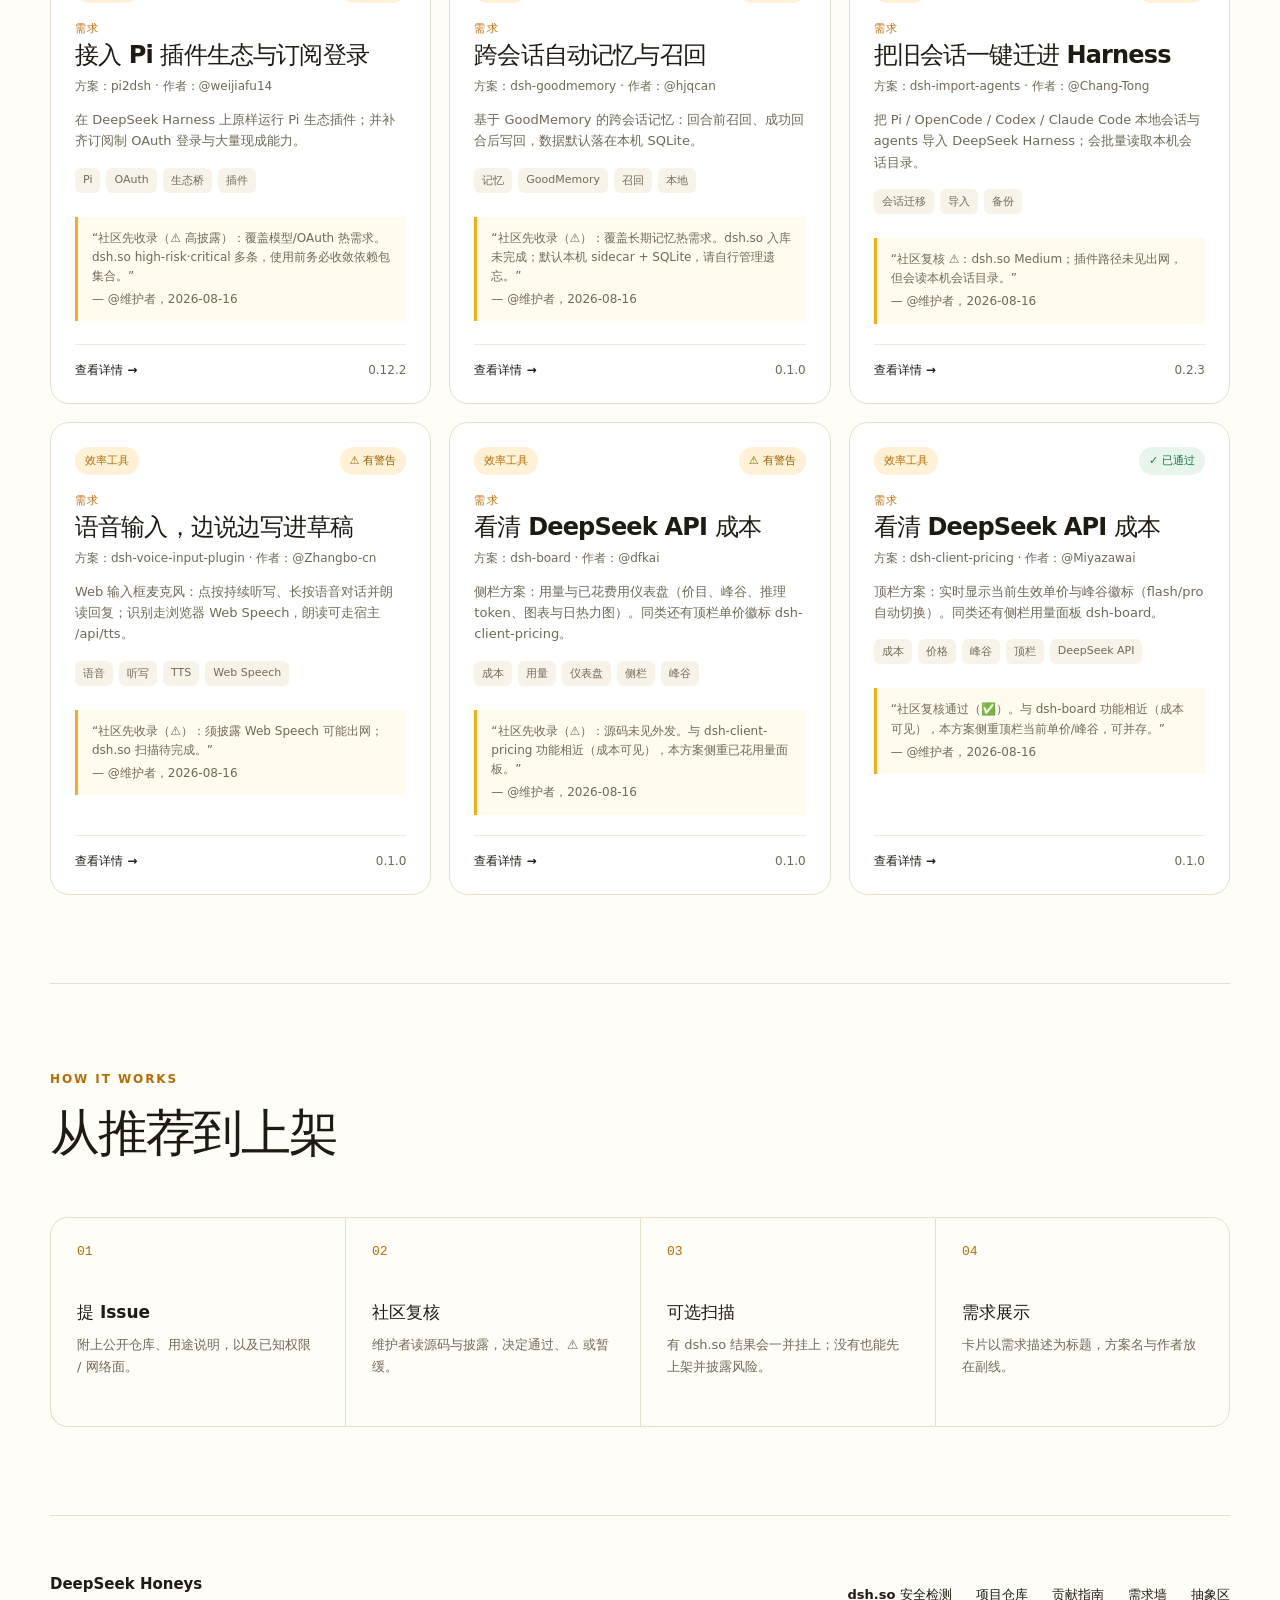
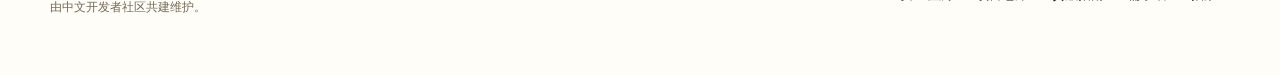
==== commit b4645006: "feat: 抽象区 B 面（区域拒绝页）并收录 dsh-claude-ux 等整活插件" ====
--- a/index.html
+++ b/index.html
@@ -9,7 +9,7 @@
     />
     <meta name="theme-color" content="#fff8e7" />
     <title>DeepSeek Honeys 插件目录</title>
-    <link rel="stylesheet" href="./assets/styles.css?v=20260816-demand" />
+    <link rel="stylesheet" href="./assets/styles.css?v=20260816-b" />
     <script type="module" src="./assets/app.js?v=20260816-demand"></script>
   </head>
   <body>
@@ -24,6 +24,7 @@
       <nav aria-label="主导航">
         <a href="#directory">找方案</a>
         <a href="#how-it-works">收录规则</a>
+        <a class="nav-meme" href="./meme.html">抽象区</a>
         <a href="https://github.com/dshoneys/awesome-dshoneys" target="_blank" rel="noreferrer">GitHub</a>
       </nav>
     </header>
@@ -148,6 +149,7 @@
         <a href="https://github.com/dshoneys/awesome-dshoneys">项目仓库</a>
         <a href="https://github.com/dshoneys/awesome-dshoneys/blob/main/CONTRIBUTING.md">贡献指南</a>
         <a href="https://github.com/dshoneys/awesome-dshoneys/issues">需求墙</a>
+        <a href="./meme.html">抽象区</a>
       </div>
     </footer>
   </body>
--- a/assets/styles.css
+++ b/assets/styles.css
@@ -117,6 +117,15 @@
   color: var(--honey-dark);
 }
 
+nav a.nav-meme {
+  color: var(--muted);
+  font-weight: 600;
+}
+
+nav a.nav-meme:hover {
+  color: var(--ink);
+}
+
 .hero {
   min-height: 580px;
   display: grid;
@@ -934,3 +943,286 @@
     width: 100%;
   }
 }
+
+/* ── B 面：抽象区 · 区域拒绝页 ───────────────────────────────── */
+
+body.side-b {
+  --ink: #161615;
+  --muted: #5e5e58;
+  --paper: #f4f3ef;
+  --paper-deep: #ebeae4;
+  --honey: #c94b3a;
+  --honey-dark: #9e3428;
+  --line: #dddcd4;
+  --refuse: #c94b3a;
+  --shadow: none;
+  font-family:
+    "Iowan Old Style", "Palatino Linotype", "Songti SC", "Noto Serif SC", Georgia, "Times New Roman",
+    serif;
+  background: var(--paper);
+  color: var(--ink);
+}
+
+body.side-b::before {
+  content: "";
+  position: fixed;
+  inset: 0;
+  pointer-events: none;
+  z-index: 0;
+  opacity: 0.035;
+  background-image: repeating-linear-gradient(
+    0deg,
+    transparent,
+    transparent 2px,
+    rgba(0, 0, 0, 0.4) 3px
+  );
+}
+
+body.side-b > * {
+  position: relative;
+  z-index: 1;
+}
+
+body.side-b .brand-mark {
+  background: var(--paper);
+  border-color: var(--refuse);
+  color: var(--refuse);
+  border-radius: 0;
+  box-shadow: none;
+  font-family: ui-monospace, SFMono-Regular, Menlo, Consolas, monospace;
+}
+
+body.side-b nav a:hover,
+body.side-b .footer-links a:hover {
+  color: var(--refuse);
+}
+
+body.side-b nav a[aria-current="page"] {
+  color: var(--refuse);
+  text-decoration: underline;
+  text-underline-offset: 6px;
+}
+
+.refusal-hero {
+  max-width: 720px;
+  padding: 72px 0 48px;
+  animation: refusal-in 520ms ease-out both;
+}
+
+@keyframes refusal-in {
+  from {
+    opacity: 0;
+    transform: translateY(10px);
+  }
+  to {
+    opacity: 1;
+    transform: none;
+  }
+}
+
+.refusal-kicker {
+  margin: 0 0 10px;
+  color: var(--refuse);
+  font-family: ui-monospace, SFMono-Regular, Menlo, Consolas, monospace;
+  font-size: 11px;
+  font-weight: 700;
+  letter-spacing: 0.14em;
+}
+
+.refusal-date {
+  margin: 0 0 28px;
+  color: var(--muted);
+  font-family: ui-monospace, SFMono-Regular, Menlo, Consolas, monospace;
+  font-size: 13px;
+}
+
+body.side-b .refusal-hero h1 {
+  max-width: 18ch;
+  margin-bottom: 16px;
+  font-size: clamp(32px, 5vw, 48px);
+  line-height: 1.22;
+  letter-spacing: -0.02em;
+  font-weight: 650;
+}
+
+.refusal-en {
+  margin: 0 0 18px;
+  color: var(--muted);
+  font-size: 16px;
+  line-height: 1.55;
+  font-style: italic;
+}
+
+.refusal-attempt {
+  margin: 0 0 28px;
+  padding: 14px 16px;
+  border-left: 3px solid var(--refuse);
+  background: rgba(201, 75, 58, 0.06);
+  color: var(--ink);
+  font-size: 14px;
+  line-height: 1.65;
+}
+
+.refusal-attempt-en {
+  color: var(--muted);
+  font-size: 13px;
+  font-style: italic;
+}
+
+.refusal-lead {
+  margin: 0 0 28px;
+  color: var(--muted);
+  font-size: 16px;
+  line-height: 1.75;
+  max-width: 38rem;
+}
+
+.refusal-lead strong {
+  color: var(--ink);
+  font-weight: 700;
+}
+
+.button-refuse {
+  border: 1px solid var(--ink);
+  border-radius: 0;
+  background: var(--refuse);
+  color: #fff;
+  box-shadow: none;
+  font-family: inherit;
+}
+
+.button-refuse:hover {
+  background: var(--honey-dark);
+  box-shadow: none;
+  transform: none;
+}
+
+.button-refuse-ghost {
+  border-radius: 0;
+  box-shadow: none;
+}
+
+.button-refuse-ghost:hover {
+  transform: none;
+  box-shadow: none;
+}
+
+.refusal-eyebrow {
+  color: var(--refuse) !important;
+  letter-spacing: 0.12em;
+}
+
+.meme-disclaimer {
+  display: flex;
+  flex-wrap: wrap;
+  gap: 10px 18px;
+  align-items: baseline;
+  margin-bottom: 28px;
+  padding: 14px 16px;
+  border: 1px dashed var(--line);
+  color: var(--muted);
+  font-size: 13px;
+  line-height: 1.5;
+}
+
+.meme-disclaimer strong {
+  color: var(--refuse);
+  font-family: ui-monospace, SFMono-Regular, Menlo, Consolas, monospace;
+  font-size: 11px;
+  letter-spacing: 0.08em;
+  text-transform: uppercase;
+}
+
+.meme-grid {
+  display: grid;
+  grid-template-columns: repeat(auto-fill, minmax(300px, 1fr));
+  gap: 18px;
+  margin-bottom: 64px;
+}
+
+.meme-card {
+  display: flex;
+  flex-direction: column;
+  gap: 8px;
+  padding: 22px 20px 18px;
+  border: 1px solid var(--line);
+  border-radius: 0;
+  background: #fffcf8;
+  transition: border-color 160ms ease, background 160ms ease;
+}
+
+.meme-card:hover {
+  border-color: var(--refuse);
+  background: #fff;
+}
+
+.meme-vibe {
+  display: inline-flex;
+  align-items: center;
+  padding: 3px 8px;
+  border: 1px solid var(--line);
+  color: var(--muted);
+  font-size: 11px;
+  letter-spacing: 0.04em;
+}
+
+.meme-badge {
+  border-radius: 0 !important;
+}
+
+.meme-punchline {
+  margin: 4px 0 0;
+  color: var(--ink);
+  font-size: 15px;
+  line-height: 1.65;
+}
+
+.meme-warning {
+  margin: 0;
+  color: var(--refuse);
+  font-size: 12px;
+  line-height: 1.55;
+}
+
+.meme-install {
+  margin-top: 8px;
+}
+
+.meme-install-label {
+  margin: 0 0 8px;
+  color: var(--muted);
+  font-size: 11px;
+  letter-spacing: 0.08em;
+  text-transform: uppercase;
+  font-family: ui-monospace, SFMono-Regular, Menlo, Consolas, monospace;
+}
+
+body.side-b .command-row pre {
+  border-radius: 0;
+  border-color: var(--line);
+  background: var(--paper-deep);
+  font-size: 12px;
+}
+
+body.side-b .copy-button {
+  border-radius: 0;
+}
+
+body.side-b .meme-card .demand-title a:hover {
+  color: var(--refuse);
+}
+
+body.side-b footer {
+  border-top: 1px solid var(--line);
+  padding-block: 36px 48px;
+}
+
+@media (max-width: 720px) {
+  .refusal-hero {
+    padding-top: 48px;
+  }
+
+  body.side-b .refusal-hero h1 {
+    max-width: none;
+  }
+}
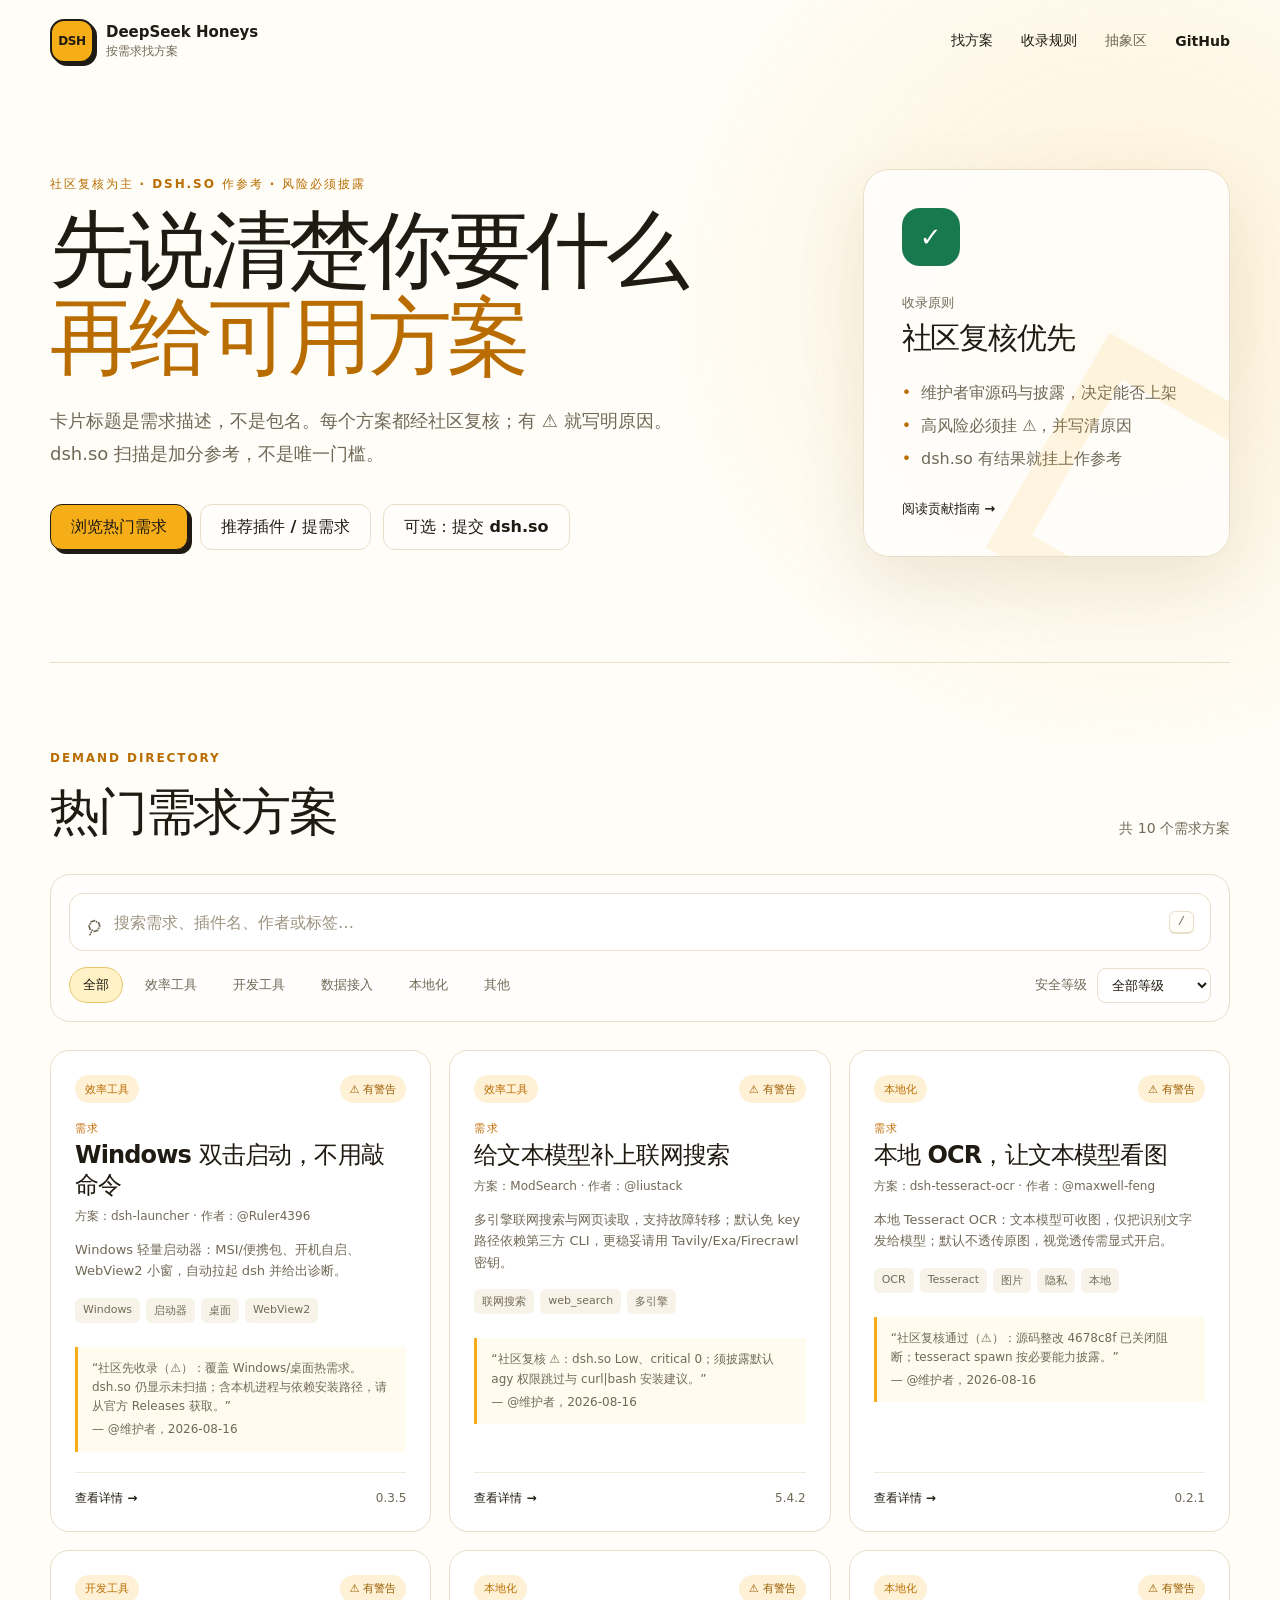
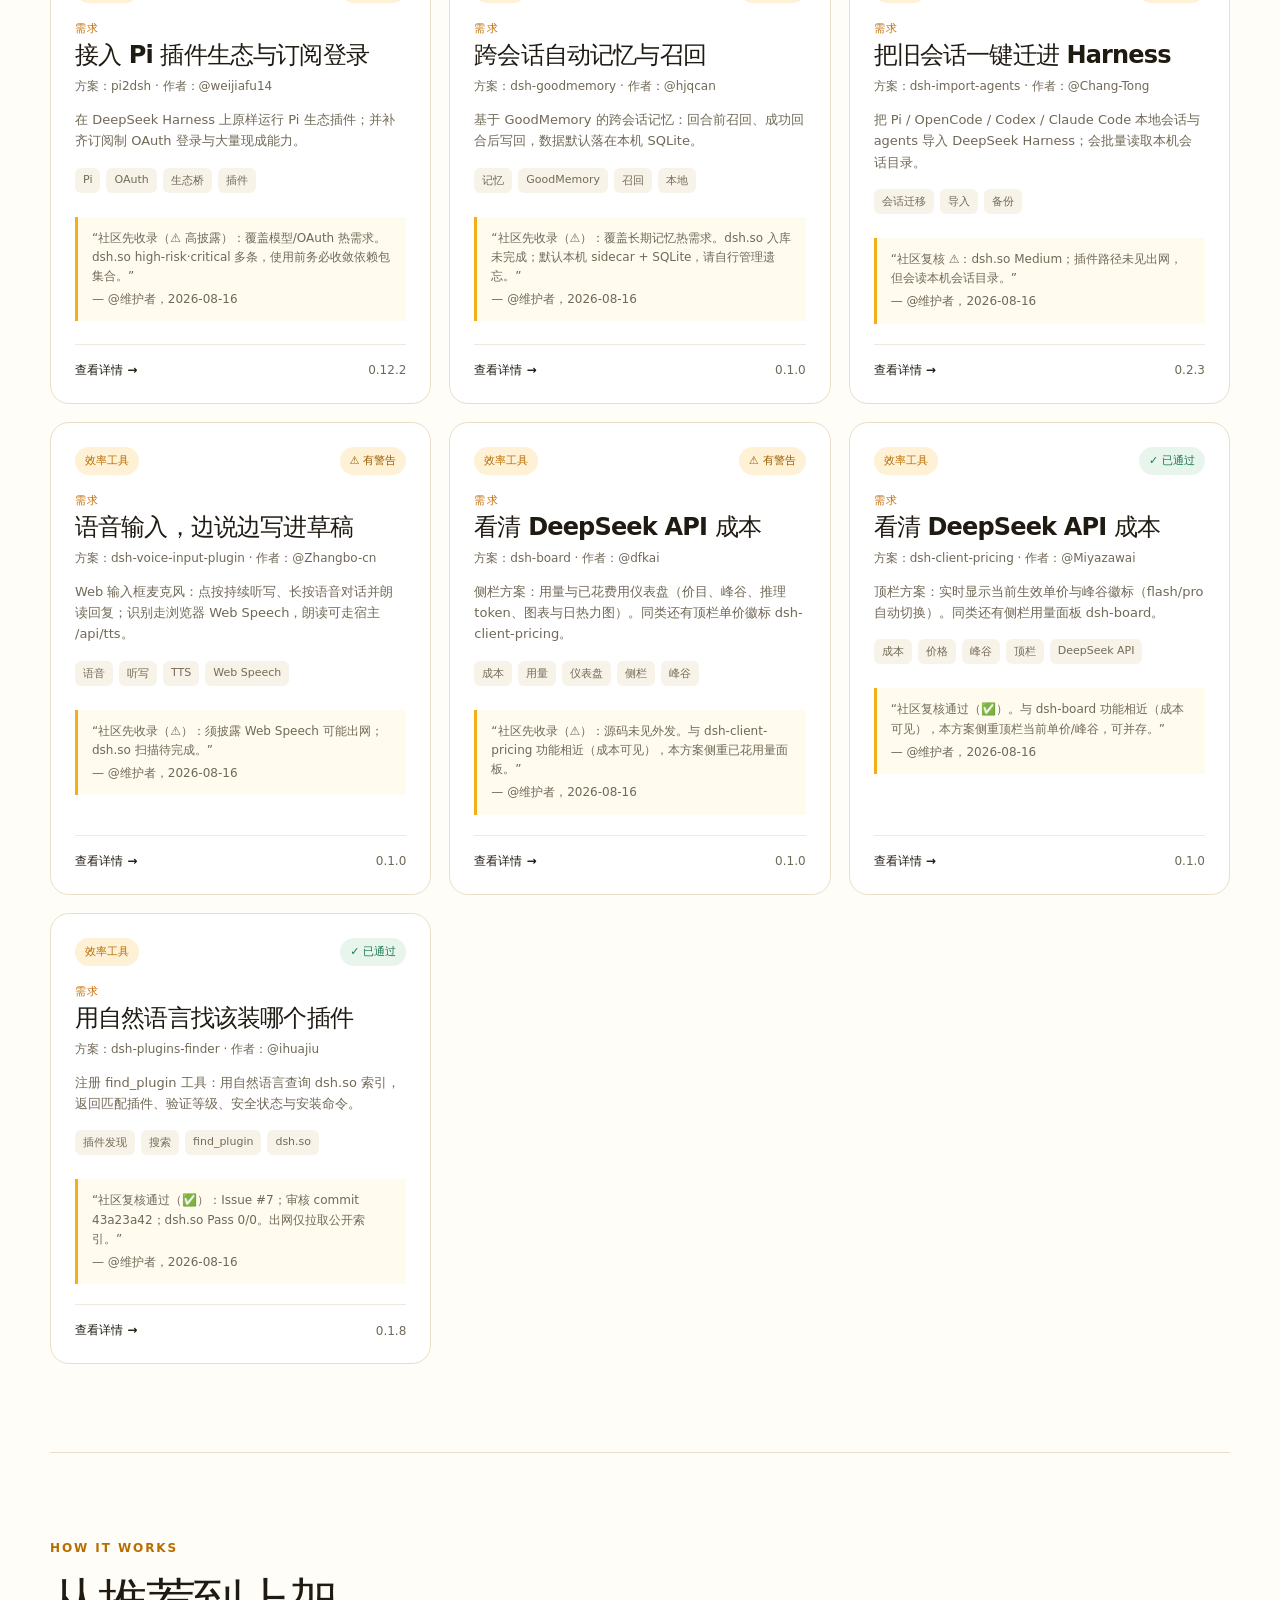
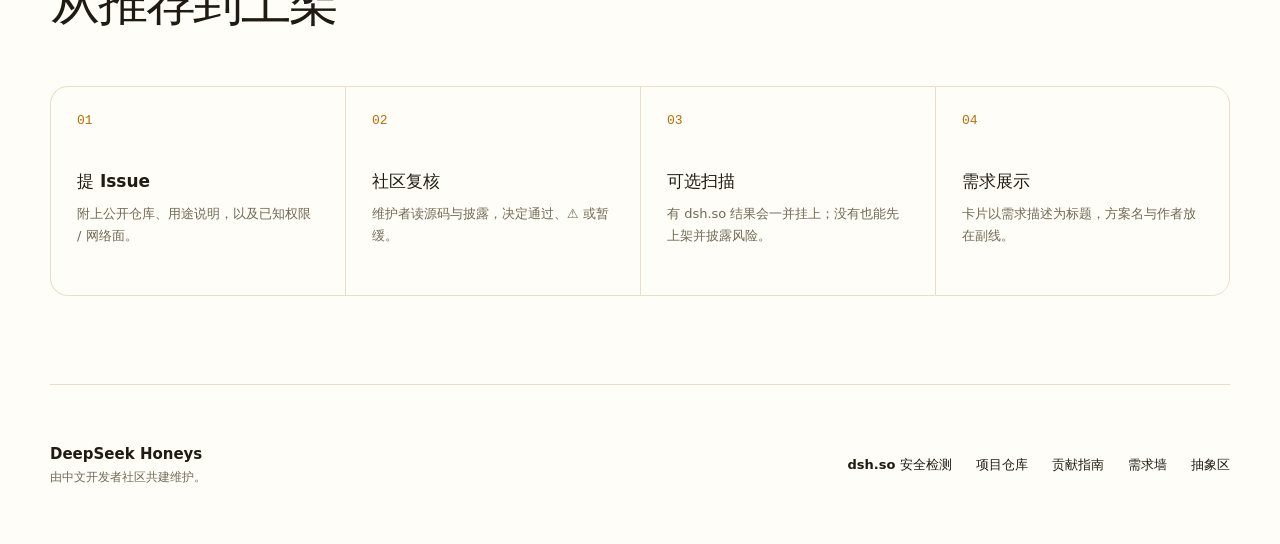
==== commit 0f5f223a: "feat: 抽象区展品详情页，并为首批收录开上游 Issue" ====
--- a/index.html
+++ b/index.html
@@ -9,7 +9,7 @@
     />
     <meta name="theme-color" content="#fff8e7" />
     <title>DeepSeek Honeys 插件目录</title>
-    <link rel="stylesheet" href="./assets/styles.css?v=20260816-b" />
+    <link rel="stylesheet" href="./assets/styles.css?v=20260816-b3" />
     <script type="module" src="./assets/app.js?v=20260816-demand"></script>
   </head>
   <body>
--- a/assets/styles.css
+++ b/assets/styles.css
@@ -944,22 +944,28 @@
   }
 }
 
-/* ── B 面：抽象区 · 区域拒绝页 ───────────────────────────────── */
+/* ── B 面：抽象区 · A 面用色反相 + 区域拒绝页 ───────────────── */
 
 body.side-b {
-  --ink: #161615;
-  --muted: #5e5e58;
-  --paper: #f4f3ef;
-  --paper-deep: #ebeae4;
-  --honey: #c94b3a;
-  --honey-dark: #9e3428;
-  --line: #dddcd4;
-  --refuse: #c94b3a;
+  /* A: paper/ink/honey → B: ink/paper/cool（蜜金反相成冷青） */
+  --ink: #fffdf7;
+  --muted: #b8a78c;
+  --paper: #201b12;
+  --paper-deep: #2c2418;
+  --honey: #3d9ecc;
+  --honey-dark: #6ec4e8;
+  --line: #3f3628;
+  --refuse: #3d9ecc;
+  --green: #e8a0c0;
+  --green-soft: #3a2430;
+  --orange-soft: #2a3a42;
   --shadow: none;
   font-family:
     "Iowan Old Style", "Palatino Linotype", "Songti SC", "Noto Serif SC", Georgia, "Times New Roman",
     serif;
-  background: var(--paper);
+  background:
+    radial-gradient(circle at 12% 8%, rgba(61, 158, 204, 0.16), transparent 28rem),
+    var(--paper);
   color: var(--ink);
 }
 
@@ -969,12 +975,12 @@
   inset: 0;
   pointer-events: none;
   z-index: 0;
-  opacity: 0.035;
+  opacity: 0.04;
   background-image: repeating-linear-gradient(
     0deg,
     transparent,
     transparent 2px,
-    rgba(0, 0, 0, 0.4) 3px
+    rgba(255, 253, 247, 0.35) 3px
   );
 }
 
@@ -984,23 +990,67 @@
 }
 
 body.side-b .brand-mark {
-  background: var(--paper);
-  border-color: var(--refuse);
-  color: var(--refuse);
+  background: var(--refuse);
+  border-color: var(--ink);
+  color: var(--paper);
   border-radius: 0;
   box-shadow: none;
   font-family: ui-monospace, SFMono-Regular, Menlo, Consolas, monospace;
 }
 
+body.side-b .brand small {
+  color: var(--muted);
+}
+
 body.side-b nav a:hover,
 body.side-b .footer-links a:hover {
-  color: var(--refuse);
+  color: var(--honey-dark);
 }
 
 body.side-b nav a[aria-current="page"] {
-  color: var(--refuse);
+  color: var(--honey-dark);
   text-decoration: underline;
   text-underline-offset: 6px;
+}
+
+body.side-b .button-secondary {
+  border-color: var(--line);
+  background: transparent;
+  color: var(--ink);
+}
+
+body.side-b .button-secondary:hover {
+  border-color: var(--refuse);
+  background: var(--paper-deep);
+}
+
+body.side-b .security-badge.warning {
+  color: var(--paper);
+  background: var(--refuse);
+}
+
+body.side-b .demand-label {
+  color: var(--refuse);
+}
+
+body.side-b .author,
+body.side-b .description,
+body.side-b .result-count {
+  color: var(--muted);
+}
+
+body.side-b .tag {
+  border-color: var(--line);
+  background: var(--paper-deep);
+  color: var(--muted);
+}
+
+body.side-b .empty-state h3 {
+  color: var(--ink);
+}
+
+body.side-b .empty-state p {
+  color: var(--muted);
 }
 
 .refusal-hero {
@@ -1043,6 +1093,7 @@
   line-height: 1.22;
   letter-spacing: -0.02em;
   font-weight: 650;
+  color: var(--ink);
 }
 
 .refusal-en {
@@ -1057,7 +1108,7 @@
   margin: 0 0 28px;
   padding: 14px 16px;
   border-left: 3px solid var(--refuse);
-  background: rgba(201, 75, 58, 0.06);
+  background: rgba(61, 158, 204, 0.12);
   color: var(--ink);
   font-size: 14px;
   line-height: 1.65;
@@ -1086,13 +1137,14 @@
   border: 1px solid var(--ink);
   border-radius: 0;
   background: var(--refuse);
-  color: #fff;
+  color: var(--paper);
   box-shadow: none;
   font-family: inherit;
 }
 
 .button-refuse:hover {
   background: var(--honey-dark);
+  color: var(--paper);
   box-shadow: none;
   transform: none;
 }
@@ -1147,13 +1199,13 @@
   padding: 22px 20px 18px;
   border: 1px solid var(--line);
   border-radius: 0;
-  background: #fffcf8;
+  background: var(--paper-deep);
   transition: border-color 160ms ease, background 160ms ease;
 }
 
 .meme-card:hover {
   border-color: var(--refuse);
-  background: #fff;
+  background: #332a1c;
 }
 
 .meme-vibe {
@@ -1179,7 +1231,7 @@
 
 .meme-warning {
   margin: 0;
-  color: var(--refuse);
+  color: var(--honey-dark);
   font-size: 12px;
   line-height: 1.55;
 }
@@ -1200,7 +1252,8 @@
 body.side-b .command-row pre {
   border-radius: 0;
   border-color: var(--line);
-  background: var(--paper-deep);
+  background: #18140e;
+  color: var(--ink);
   font-size: 12px;
 }
 
@@ -1208,13 +1261,63 @@
   border-radius: 0;
 }
 
+body.side-b .meme-card .demand-title a {
+  color: var(--ink);
+}
+
 body.side-b .meme-card .demand-title a:hover {
-  color: var(--refuse);
+  color: var(--honey-dark);
+}
+
+body.side-b .card-footer,
+body.side-b .card-links {
+  color: var(--muted);
+}
+
+body.side-b .card-links:hover {
+  color: var(--honey-dark);
 }
 
 body.side-b footer {
   border-top: 1px solid var(--line);
   padding-block: 36px 48px;
+  color: var(--muted);
+}
+
+body.side-b footer strong {
+  color: var(--ink);
+}
+
+body.side-b .breadcrumb {
+  color: var(--muted);
+}
+
+body.side-b .breadcrumb a {
+  color: var(--honey-dark);
+}
+
+body.side-b .plugin-detail h1 {
+  color: var(--ink);
+}
+
+body.side-b .plugin-meta,
+body.side-b .detail-lead,
+body.side-b .detail-copy,
+body.side-b .detail-copy p {
+  color: var(--muted);
+}
+
+body.side-b .detail-section {
+  border-top-color: var(--line);
+}
+
+body.side-b .detail-section h2 {
+  color: var(--ink);
+}
+
+body.side-b .detail-warning {
+  margin: 0 0 8px;
+  max-width: 40rem;
 }
 
 @media (max-width: 720px) {
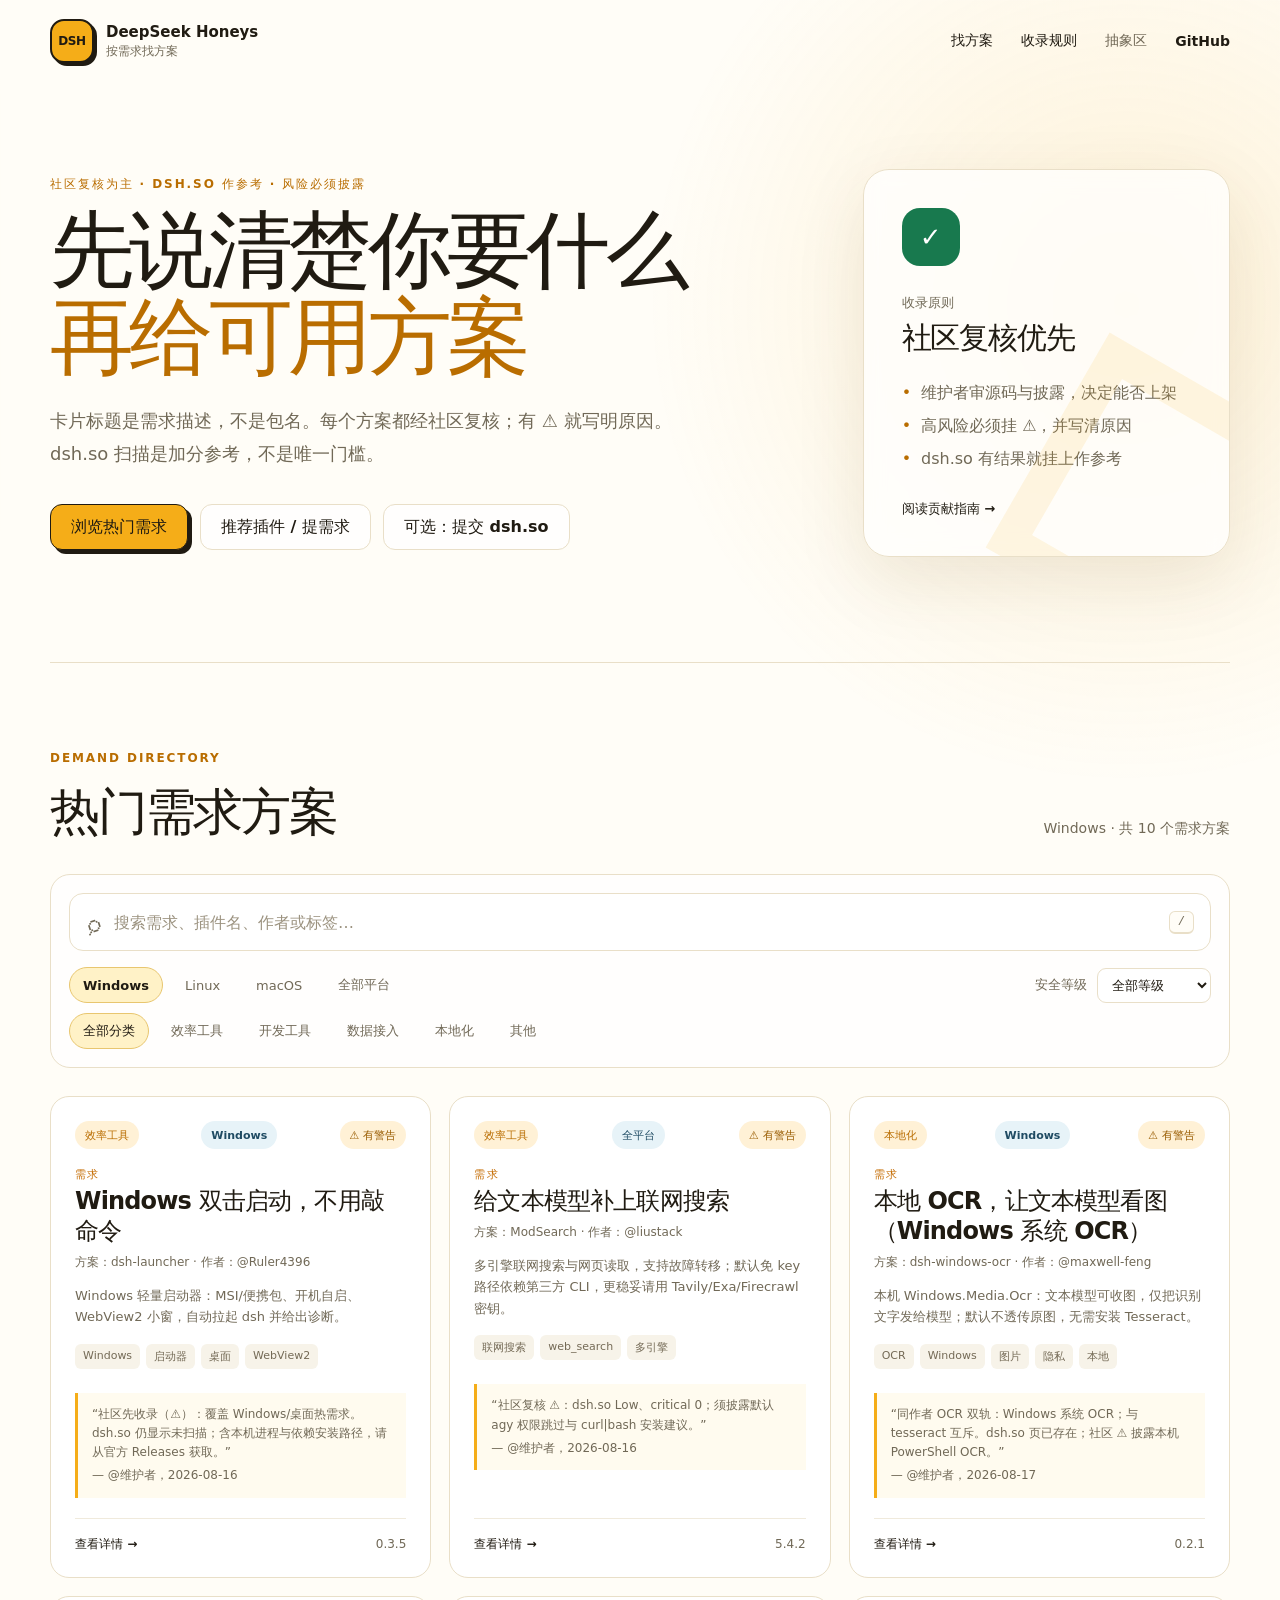
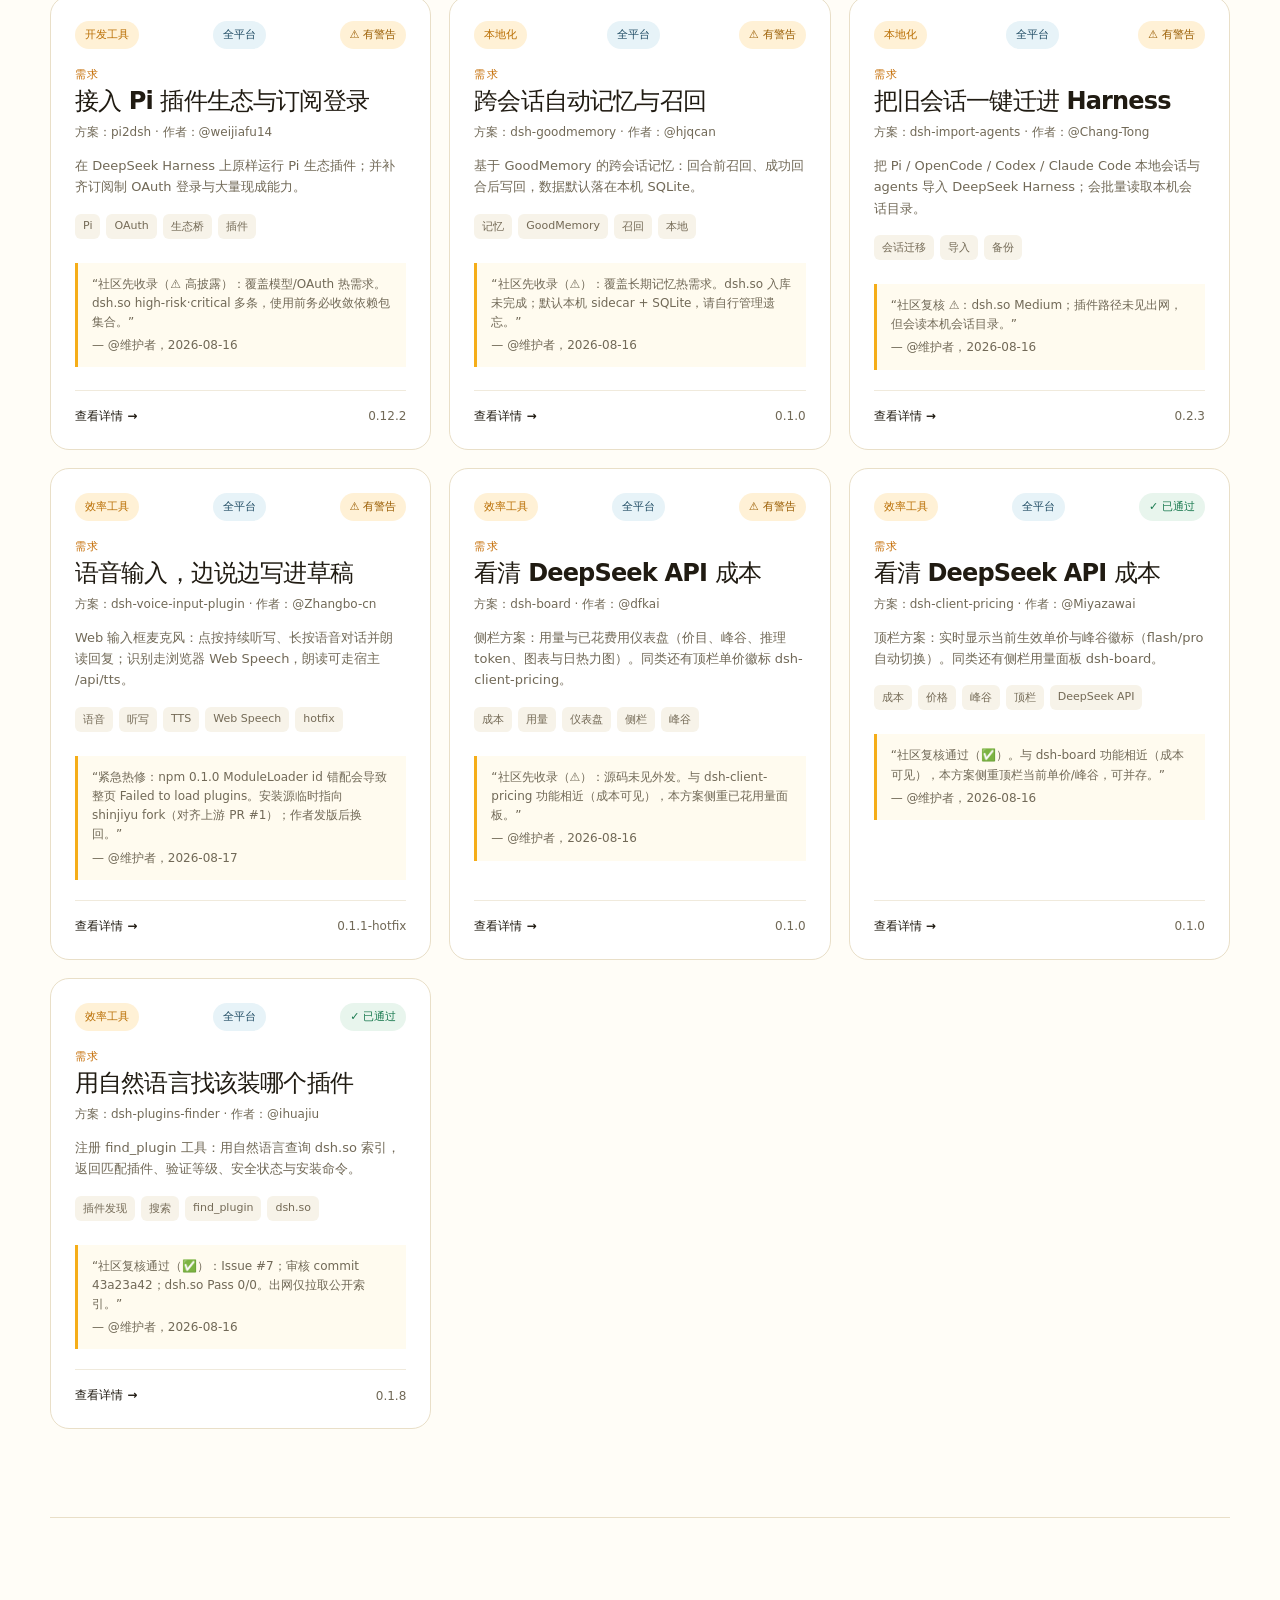
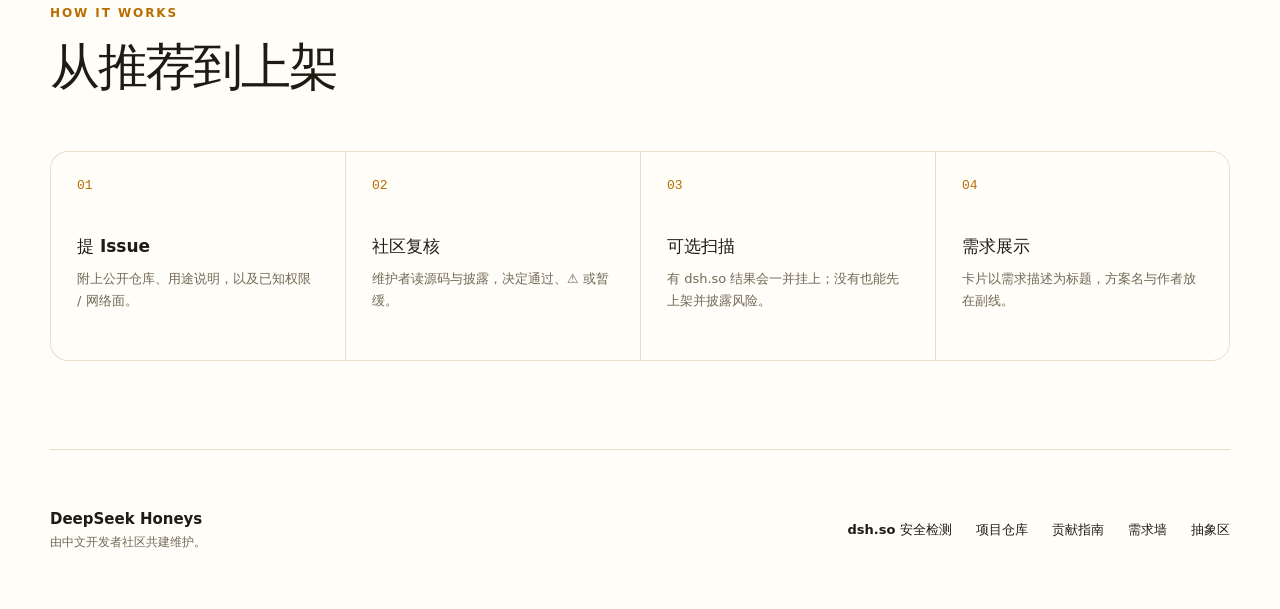
==== commit 65c6a8fc: "Add platform filter with Windows as the default view." ====
--- a/index.html
+++ b/index.html
@@ -9,8 +9,8 @@
     />
     <meta name="theme-color" content="#fff8e7" />
     <title>DeepSeek Honeys 插件目录</title>
-    <link rel="stylesheet" href="./assets/styles.css?v=20260816-b3" />
-    <script type="module" src="./assets/app.js?v=20260816-demand"></script>
+    <link rel="stylesheet" href="./assets/styles.css?v=20260817-platform" />
+    <script type="module" src="./assets/app.js?v=20260817-platform"></script>
   </head>
   <body>
     <header class="site-header">
@@ -94,13 +94,11 @@
             <kbd>/</kbd>
           </label>
           <div class="filter-row">
-            <div class="filter-group" aria-label="按分类筛选">
-              <button class="filter-chip is-active" type="button" data-category="all">全部</button>
-              <button class="filter-chip" type="button" data-category="productivity">效率工具</button>
-              <button class="filter-chip" type="button" data-category="development">开发工具</button>
-              <button class="filter-chip" type="button" data-category="data">数据接入</button>
-              <button class="filter-chip" type="button" data-category="local">本地化</button>
-              <button class="filter-chip" type="button" data-category="other">其他</button>
+            <div class="filter-group" aria-label="按平台筛选">
+              <button class="filter-chip is-active" type="button" data-platform="windows">Windows</button>
+              <button class="filter-chip" type="button" data-platform="linux">Linux</button>
+              <button class="filter-chip" type="button" data-platform="macos">macOS</button>
+              <button class="filter-chip" type="button" data-platform="all">全部平台</button>
             </div>
             <label class="status-filter">
               <span>安全等级</span>
@@ -110,6 +108,16 @@
                 <option value="warning">⚠️ 警告</option>
               </select>
             </label>
+          </div>
+          <div class="filter-row filter-row-secondary">
+            <div class="filter-group" aria-label="按分类筛选">
+              <button class="filter-chip is-active" type="button" data-category="all">全部分类</button>
+              <button class="filter-chip" type="button" data-category="productivity">效率工具</button>
+              <button class="filter-chip" type="button" data-category="development">开发工具</button>
+              <button class="filter-chip" type="button" data-category="data">数据接入</button>
+              <button class="filter-chip" type="button" data-category="local">本地化</button>
+              <button class="filter-chip" type="button" data-category="other">其他</button>
+            </div>
           </div>
         </div>
 
--- a/assets/styles.css
+++ b/assets/styles.css
@@ -377,6 +377,10 @@
   padding-top: 16px;
 }
 
+.filter-row-secondary {
+  padding-top: 10px;
+}
+
 .filter-group {
   display: flex;
   flex-wrap: wrap;
@@ -465,6 +469,7 @@
 }
 
 .category-label,
+.platform-label,
 .security-badge {
   display: inline-flex;
   align-items: center;
@@ -480,6 +485,11 @@
   background: var(--orange-soft);
 }
 
+.platform-label {
+  color: #1f4b63;
+  background: #e7f3f8;
+}
+
 .security-badge.passed {
   color: var(--green);
   background: var(--green-soft);
@@ -730,8 +740,14 @@
     min-height: 72px;
   }
 
-  nav a:not(:last-child) {
+  /* Keep 抽象区 + GitHub; hide the rest to save space. */
+  nav a:not(:last-child):not(.nav-meme):not([aria-current="page"]) {
     display: none;
+  }
+
+  nav {
+    gap: 14px;
+    font-size: 13px;
   }
 
   h1 {
